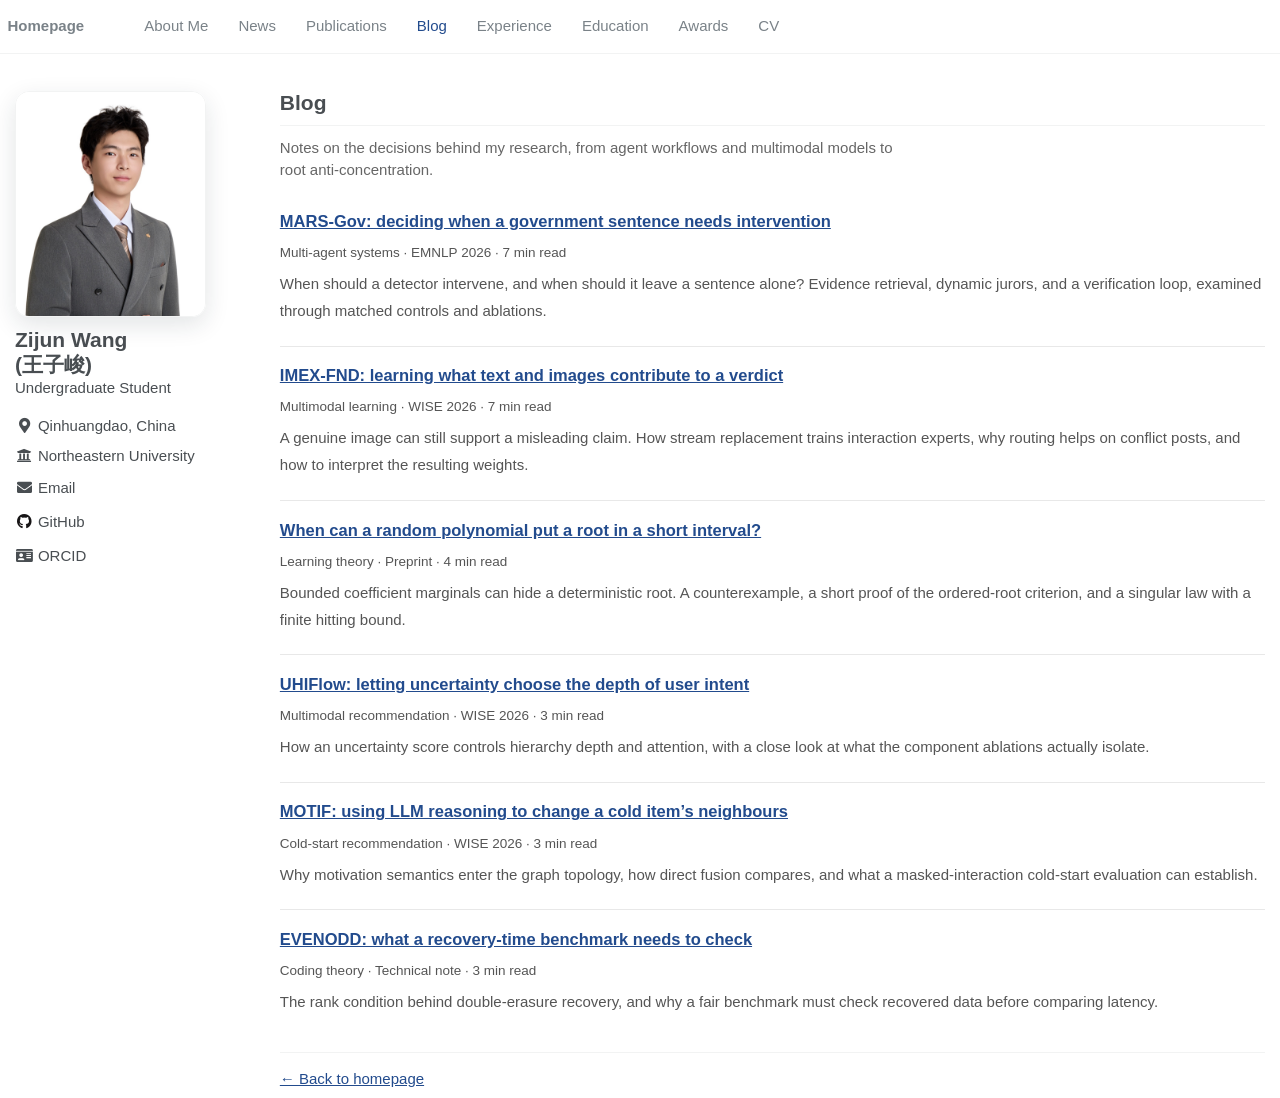
==== articles.html @ 280e7690 "chore: annotate sources and docs without changing behavior [skip ci]" ====
<!doctype html>
<html lang="en" class="no-js">
<head>
  <meta charset="utf-8">
  <meta name="viewport" content="width=device-width, initial-scale=1.0">
  <title>Blog - Zijun Wang (王子峻)</title>
  <meta name="description" content="Notes on the decisions behind my research, from agent workflows and multimodal models to root anti-concentration.">
  <meta name="author" content="Zijun Wang">
  <meta name="theme-color" content="#ffffff">
  <link rel="canonical" href="https://wangzijun.top/articles.html">
  <meta property="og:type" content="website">
  <meta property="og:title" content="Blog - Zijun Wang (王子峻)">
  <meta property="og:description" content="Notes on the decisions behind my research, from agent workflows and multimodal models to root anti-concentration.">
  <meta property="og:url" content="https://wangzijun.top/articles.html">
  <meta property="og:image" content="https://wangzijun.top/assets/img/portrait.jpg">
  <meta name="twitter:card" content="summary_large_image">
  <link rel="icon" type="image/jpeg" href="assets/img/portrait.jpg">
  <link rel="stylesheet" href="assets/css/academic.css">
  <link rel="stylesheet" href="styles.css?v=20261020-research-blog">
  <script src="main.js" defer></script>
</head>
<body>
  <a class="skip-link" href="#content">Skip to content</a>
  <header class="masthead">
    <div class="masthead__inner-wrap">
      <div class="masthead__menu">
        <nav id="site-nav" class="greedy-nav" aria-label="Main navigation">
          <button class="menu-toggle" type="button" aria-label="Open navigation" aria-controls="navigation-links" aria-expanded="false"><span class="navicon"></span></button>
          <ul class="visible-links" id="navigation-links">
            <li class="masthead__menu-item masthead__menu-item--lg masthead__menu-home-item"><a href="index.html">Homepage</a></li>
            <li class="masthead__menu-item"><a href="index.html#about-me">About Me</a></li>
            <li class="masthead__menu-item"><a href="index.html#news">News</a></li>
            <li class="masthead__menu-item"><a href="index.html#publications">Publications</a></li>
            <li class="masthead__menu-item"><a href="articles.html" aria-current="page">Blog</a></li>
            <li class="masthead__menu-item"><a href="index.html#experience">Experience</a></li>
            <li class="masthead__menu-item"><a href="index.html#education">Education</a></li>
            <li class="masthead__menu-item"><a href="index.html#awards">Awards</a></li>
            <li class="masthead__menu-item"><a href="assets/cv.pdf">CV</a></li>
          </ul>
        </nav>
      </div>
    </div>
  </header>

  <main id="main">
    <aside class="sidebar sticky" aria-label="About Zijun Wang">
      <div class="profile_box" itemscope itemtype="https://schema.org/Person">
        <div class="author__avatar author__avatar--formal">
          <img src="assets/img/portrait.jpg" alt="Zijun Wang (王子峻)" width="175" height="208" itemprop="image">
        </div>
        <div class="author__content">
          <h3 class="author__name" itemprop="name">Zijun Wang <span class="author__name-cn">(王子峻)</span></h3>
        </div>
        <div class="author__urls-wrapper">
          <ul class="author__urls social-icons">
            <li><div class="author__role">Undergraduate Student</div></li>
            <li><i class="fas fa-fw fa-map-marker-alt" aria-hidden="true"></i> Qinhuangdao, China</li>
            <li class="author__affiliation"><i class="fas fa-fw fa-university" aria-hidden="true"></i> Northeastern University</li>
            <li><a href="mailto:wangzj@mails.neu.edu.cn" itemprop="email"><i class="fas fa-fw fa-envelope" aria-hidden="true"></i> Email</a></li>
            <li><a href="https://github.com/sgzizi" itemprop="sameAs"><i class="fab fa-fw fa-github" aria-hidden="true"></i> GitHub</a></li>
            <li><a href="https://orcid.org/0009-0000-1725-4048" itemprop="sameAs"><i class="fas fa-fw fa-id-card" aria-hidden="true"></i> ORCID</a></li>
          </ul>
          <div class="author__urls_sm">
            <a href="mailto:wangzj@mails.neu.edu.cn" aria-label="Email Zijun Wang"><i class="fas fa-fw fa-envelope" aria-hidden="true"></i></a>
            <a href="https://github.com/sgzizi" aria-label="Zijun Wang on GitHub"><i class="fab fa-fw fa-github" aria-hidden="true"></i></a>
            <a href="https://orcid.org/0009-0000-1725-4048" aria-label="Zijun Wang on ORCID"><i class="fas fa-fw fa-id-card" aria-hidden="true"></i></a>
          </div>
        </div>
      </div>
    </aside>

    <article class="page" id="content" aria-label="Blog">
      <div class="page__inner-wrap">
        <div class="page__content">
          <h1>Blog</h1>
          <p class="blog-intro">Notes on the decisions behind my research, from agent workflows and multimodal models to root anti-concentration.</p>
          <div class="blog-list">
            <section class="blog-list__entry">
              <h2><a href="posts/mars-gov.html">MARS-Gov: deciding when a government sentence needs intervention</a></h2>
              <p class="blog-list__meta">Multi-agent systems · EMNLP 2026 · 7 min read</p>
              <p>When should a detector intervene, and when should it leave a sentence alone? Evidence retrieval, dynamic jurors, and a verification loop, examined through matched controls and ablations.</p>
            </section>
            <section class="blog-list__entry">
              <h2><a href="posts/imex-fnd.html">IMEX-FND: learning what text and images contribute to a verdict</a></h2>
              <p class="blog-list__meta">Multimodal learning · WISE 2026 · 7 min read</p>
              <p>A genuine image can still support a misleading claim. How stream replacement trains interaction experts, why routing helps on conflict posts, and how to interpret the resulting weights.</p>
            </section>
            <section class="blog-list__entry">
              <h2><a href="posts/sharp-root.html">When can a random polynomial put a root in a short interval?</a></h2>
              <p class="blog-list__meta">Learning theory · Preprint · 4 min read</p>
              <p>Bounded coefficient marginals can hide a deterministic root. A counterexample, a short proof of the ordered-root criterion, and a singular law with a finite hitting bound.</p>
            </section>
            <section class="blog-list__entry">
              <h2><a href="posts/uhiflow.html">UHIFlow: letting uncertainty choose the depth of user intent</a></h2>
              <p class="blog-list__meta">Multimodal recommendation · WISE 2026 · 3 min read</p>
              <p>How an uncertainty score controls hierarchy depth and attention, with a close look at what the component ablations actually isolate.</p>
            </section>
            <section class="blog-list__entry">
              <h2><a href="posts/motif.html">MOTIF: using LLM reasoning to change a cold item’s neighbours</a></h2>
              <p class="blog-list__meta">Cold-start recommendation · WISE 2026 · 3 min read</p>
              <p>Why motivation semantics enter the graph topology, how direct fusion compares, and what a masked-interaction cold-start evaluation can establish.</p>
            </section>
            <section class="blog-list__entry">
              <h2><a href="posts/evenodd.html">EVENODD: what a recovery-time benchmark needs to check</a></h2>
              <p class="blog-list__meta">Coding theory · Technical note · 3 min read</p>
              <p>The rank condition behind double-erasure recovery, and why a fair benchmark must check recovered data before comparing latency.</p>
            </section>
          </div>
          <hr>
          <p><a href="index.html">← Back to homepage</a></p>
        </div>
      </div>
    </article>
  </main>
</body>
</html>
<!-- Maintenance annotation; functional content is unchanged. -->
---- assets/css/academic.css ----
a:focus{outline:thin dotted #f89406;outline:5px auto #f89406;outline-offset:-2px}*,*:before,*:after{-moz-box-sizing:border-box;-webkit-box-sizing:border-box;box-sizing:border-box}html{box-sizing:border-box;background-color:#fff;font-size:15px;-webkit-text-size-adjust:100%;-ms-text-size-adjust:100%}body{margin:0}::-moz-selection{color:#fff;background:#000}::selection{color:#fff;background:#000}article,aside,details,figcaption,figure,footer,header,hgroup,main,nav,section{display:block}audio,canvas,video{display:inline-block;*display:inline;*zoom:1}audio:not([controls]){display:none}a{color:#224b8d}a:hover,a:active{outline:0}sub,sup{position:relative;font-size:75%;line-height:0;vertical-align:baseline}sup{top:-0.5em}sub{bottom:-0.25em}img{max-width:100%;width:auto\9;height:auto;vertical-align:middle;border:0;-ms-interpolation-mode:bicubic}#map_canvas img,.google-maps img{max-width:none}button,input,select,textarea{margin:0;font-size:100%;vertical-align:middle}button,input{*overflow:visible;line-height:normal}button::-moz-focus-inner,input::-moz-focus-inner{padding:0;border:0}button,html input[type="button"],input[type="reset"],input[type="submit"]{-webkit-appearance:button;cursor:pointer}label,select,button,input[type="button"],input[type="reset"],input[type="submit"],input[type="radio"],input[type="checkbox"]{cursor:pointer}input[type="search"]{box-sizing:content-box;-webkit-appearance:textfield}input[type="search"]::-webkit-search-decoration,input[type="search"]::-webkit-search-cancel-button{-webkit-appearance:none}textarea{overflow:auto;vertical-align:top}html{position:relative;min-height:100%}body{margin:0;padding:0;padding-bottom:0em;color:#494e52;font-family:"Trebuchet MS",Helvetica,sans-serif;line-height:1.5}body.overflow--hidden{overflow:hidden}h1,h2,h3,h4,h5,h6{margin:1em 0 0.5em;line-height:1.2;font-family:"Trebuchet MS",Helvetica,sans-serif;font-weight:bold}h1{margin-top:1em;font-size:1.4em}h2{font-size:1.2em}h3{font-size:1em}h4{font-size:1em}h5{font-size:1em}h6{font-size:1em}small,.small{font-size:1em}p{margin-bottom:0.5em}u,ins{text-decoration:none;border-bottom:1px solid #494e52}u a,ins a{color:inherit}ul{padding-inline-start:2em;margin-block-start:0.5em}del a{color:inherit}p,pre,blockquote,ul,ol,dl,figure,table,fieldset{orphans:3;widows:3}abbr[title],abbr[data-original-title]{text-decoration:none;cursor:help;border-bottom:1px dotted #494e52}blockquote{margin:2em 1em 2em 0;padding-left:1em;padding-right:1em;font-style:italic;border-left:0.25em solid #7a8288}blockquote cite{font-style:italic}blockquote cite:before{content:"\2014";padding-right:5px}a:hover,a:active{outline:0}tt,code,kbd,samp,pre{font-family:Monaco,Consolas,"Lucida Console",monospace}pre{overflow-x:auto}p>code,a>code,li>code,figcaption>code,td>code{padding-top:0.1rem;padding-bottom:0.1rem;font-size:1em;background:#fafafa;border:1px solid #f2f3f3;border-radius:4px;box-shadow:0 1px 1px rgba(0,0,0,0.125)}p>code:before,p>code:after,a>code:before,a>code:after,li>code:before,li>code:after,figcaption>code:before,figcaption>code:after,td>code:before,td>code:after{letter-spacing:-0.2em;content:"\00a0"}hr{display:block;margin:1em 0;border:0;border-top:1px solid #f2f3f3}ul li,ol li{margin-bottom:0.5em}li ul,li ol{margin-top:0.5em}figure{display:-webkit-box;display:flex;-webkit-box-pack:justify;justify-content:space-between;-webkit-box-align:start;align-items:flex-start;flex-wrap:wrap;margin:2em 0}figure img,figure iframe,figure .fluid-width-video-wrapper{margin-bottom:1em}figure img{width:100%;border-radius:4px;-webkit-transition:all 0.2s ease-in-out;transition:all 0.2s ease-in-out}figure>a{display:block}@media (min-width: 37.5em){figure.half>a,figure.half>img{width:calc(50% - 0.5em)}}figure.half figcaption{width:100%}@media (min-width: 37.5em){figure.third>a,figure.third>img{width:calc(33.3333% - 0.5em)}}figure.third figcaption{width:100%}figcaption{margin-bottom:0.5em;color:#777a7d;font-family:Georgia,Times,serif;font-size:1em}figcaption a{color:inherit;text-decoration:none;border-bottom:1px solid #bdc1c4;-webkit-transition:all 0.2s ease-in-out;transition:all 0.2s ease-in-out}figcaption a:hover{color:#000;border-bottom-color:#000}svg:not(:root){overflow:hidden}nav ul{margin:0;padding:0}nav li{list-style:none}nav a{text-decoration:none}nav ul li,nav ol li{margin-bottom:0}nav li ul,nav li ol{margin-top:0}b,i,strong,em,blockquote,p,q,span,figure,img,h1,h2,header,input,a,tr,td,form button,input[type="submit"],.btn,#goog-wm-sb,.highlight,.archive__item-teaser{-webkit-transition:all 0.2s ease-in-out;transition:all 0.2s ease-in-out}.hidden{display:none;visibility:hidden}.load{display:none}.transparent{opacity:0}.visually-hidden,.screen-reader-text,.screen-reader-text span,.screen-reader-shortcut{position:absolute !important;clip:rect(1px, 1px, 1px, 1px);height:1px !important;width:1px !important;border:0 !important;overflow:hidden}body:hover .visually-hidden a,body:hover .visually-hidden input,body:hover .visually-hidden button{display:none !important}.screen-reader-text:focus,.screen-reader-shortcut:focus{clip:auto !important;height:auto !important;width:auto !important;display:block;font-size:1em;font-weight:bold;padding:15px 23px 14px;background:#fff;z-index:100000;text-decoration:none;box-shadow:0 0 2px 2px rgba(0,0,0,0.6)}.skip-link{position:fixed;z-index:20;margin:0;font-family:"Trebuchet MS",Helvetica,sans-serif;white-space:nowrap}.skip-link li{height:0;width:0;list-style:none}.text-left{text-align:left}.text-center{text-align:center}.text-right{text-align:right}.text-justify{text-align:justify}.text-nowrap{white-space:nowrap}.cf{clear:both}.wrapper{max-width:925px;margin-left:auto;margin-right:auto}.wrapper:after{content:" ";display:block;clear:both}.align-left{display:block;margin-left:auto;margin-right:auto}@media (min-width: 37.5em){.align-left{float:left;margin-right:1em}}.align-right{display:block;margin-left:auto;margin-right:auto}@media (min-width: 37.5em){.align-right{float:right;margin-left:1em}}.align-center{display:block;margin-left:auto;margin-right:auto}@media (min-width: 57.8125em){.full{margin-right:-19.4915254237% !important}}.icon{display:inline-block;fill:currentColor;width:1em;height:1.1em;line-height:1;position:relative;top:-0.1em;vertical-align:middle}.social-icons .fa{color:#000}.social-icons .fa-behance,.social-icons .fa-behance-square{color:#1769FF}.social-icons .fa-dribbble{color:#ea4c89}.social-icons .fa-facebook,.social-icons .fa-facebook-square{color:#3b5998}.social-icons .fa-flickr{color:#ff0084}.social-icons .fa-foursquare{color:#0072b1}.social-icons .fa-github,.social-icons .fa-github-alt,.social-icons .fa-github-square{color:#171516}.social-icons .fa-google-plus,.social-icons .fa-google-plus-square{color:#dd4b39}.social-icons .fa-instagram{color:#517fa4}.social-icons .fa-lastfm,.social-icons .fa-lastfm-square{color:#d51007}.social-icons .fa-linkedin,.social-icons .fa-linkedin-square{color:#007bb6}.social-icons .fa-pinterest,.social-icons .fa-pinterest-p,.social-icons .fa-pinterest-square{color:#cb2027}.social-icons .fa-rss,.social-icons .fa-rss-square{color:#fa9b39}.social-icons .fa-soundcloud{color:#f30}.social-icons .fa-stack-exchange,.social-icons .fa-stack-overflow{color:#fe7a15}.social-icons .fa-tumblr,.social-icons .fa-tumblr-square{color:#32506d}.social-icons .fa-twitter,.social-icons .fa-twitter-square{color:#55acee}.social-icons .fa-vimeo,.social-icons .fa-vimeo-square{color:#1ab7ea}.social-icons .fa-vine{color:#00bf8f}.social-icons .fa-youtube,.social-icons .fa-youtube-square,.social-icons .fa-youtube-play{color:#b00}.social-icons .fa-xing,.social-icons .fa-xing-square{color:#006567}.navicon{position:relative;width:28px;height:4px;background:#fff;margin:auto;-webkit-transition:0.3s;transition:0.3s}.navicon:before,.navicon:after{content:"";position:absolute;left:0;width:28px;height:4px;background:#fff;-webkit-transition:0.3s;transition:0.3s}.navicon:before{top:-8px}.navicon:after{bottom:-8px}.close .navicon{background:transparent}.close .navicon:before,.close .navicon:after{-webkit-transform-origin:50% 50%;-ms-transform-origin:50% 50%;transform-origin:50% 50%;top:0;width:28px}.close .navicon:before{-webkit-transform:rotate3d(0, 0, 1, 45deg);transform:rotate3d(0, 0, 1, 45deg)}.close .navicon:after{-webkit-transform:rotate3d(0, 0, 1, -45deg);transform:rotate3d(0, 0, 1, -45deg)}@media (min-width: 57.8125em){.sticky{clear:both;position:-webkit-sticky;position:sticky;top:6em}.sticky::after{clear:both;content:"";display:table}.sticky>*{display:block}}.well{min-height:20px;padding:19px;margin-bottom:20px;background-color:#f5f5f5;border:1px solid #e3e3e3;border-radius:4px;box-shadow:inset 0 1px 1px rgba(0,0,0,0.05)}.show-modal{overflow:hidden;position:relative}.show-modal:before{position:absolute;content:"";top:0;left:0;width:100%;height:100%;z-index:999;background-color:rgba(255,255,255,0.85)}.show-modal .modal{display:block}.modal{display:none;position:fixed;width:300px;top:50%;left:50%;margin-left:-150px;margin-top:-150px;min-height:0;z-index:9999;background:#fff;border:1px solid #f2f3f3;border-radius:4px;box-shadow:0 1px 1px rgba(0,0,0,0.125)}.modal__title{margin:0;padding:0.5em 1em}.modal__supporting-text{padding:0 1em 0.5em 1em}.modal__actions{padding:0.5em 1em;border-top:1px solid #f2f3f3}.footnote{color:#9ba1a6;text-decoration:none}.footnotes{color:#9ba1a6}.footnotes ol,.footnotes li,.footnotes p{margin-bottom:0;font-size:1em}a.reversefootnote{color:#7a8288;text-decoration:none}a.reversefootnote:hover{text-decoration:underline}.required{color:#ee5f5b;font-weight:bold}@-webkit-keyframes intro{0%{opacity:0}100%{opacity:1}}@keyframes intro{0%{opacity:0}100%{opacity:1}}table{margin-bottom:1em;width:100%;font-family:"Trebuchet MS",Helvetica,sans-serif;font-size:1em;border-collapse:collapse}table+table{margin-top:1em}thead{background-color:#f2f3f3}th{padding:0.5em;font-weight:bold;text-align:left}tr{padding-bottom:.5em;padding-top:.5em}td{padding:.5em;border-bottom:1px solid #bdc1c4}tr,td,th{vertical-align:middle}.btn,#goog-wm-sb{display:inline-block;margin-bottom:0.25em;padding:0.5em 1em;color:#fff !important;font-family:"Trebuchet MS",Helvetica,sans-serif;font-size:1em;font-weight:bold;text-align:center;text-decoration:none;background-color:#7a8288;border:0 !important;border-radius:4px;cursor:pointer}.btn:hover,#goog-wm-sb:hover{background-color:#333}.btn .icon,#goog-wm-sb .icon{margin-right:0.5em}.btn .icon+.hidden,#goog-wm-sb .icon+.hidden{margin-left:-0.5em}.btn--block{display:block;width:100%}.btn--block+.btn--block{margin-top:0.25em}.btn--inverse{color:#7a8288 !important;border:1px solid #bdc1c4 !important;background-color:#fff}.btn--inverse:hover{color:#fff !important;border-color:#7a8288}.btn--light-outline{border:1px solid #fff !important;background-color:transparent}.btn--info{background-color:#224b8d}.btn--info:hover{background-color:#1b3c71}.btn--warning{background-color:#f89406}.btn--warning:hover{background-color:#c67605}.btn--success{background-color:#62c462}.btn--success:hover{background-color:#4e9d4e}.btn--danger{background-color:#ee5f5b}.btn--danger:hover{background-color:#be4c49}.btn--disabled{pointer-events:none;cursor:not-allowed;filter:alpha(opacity=65);box-shadow:none;opacity:0.65}.btn--facebook{background-color:#3b5998}.btn--facebook:hover{background-color:#2f477a}.btn--twitter{background-color:#55acee}.btn--twitter:hover{background-color:#448abe}.btn--google-plus{background-color:#dd4b39}.btn--google-plus:hover{background-color:#b13c2e}.btn--linkedin{background-color:#007bb6}.btn--linkedin:hover{background-color:#006292}.btn--x-large{font-size:1.2em}.btn--large{font-size:1em}.btn--small{font-size:.6875em}.notice{margin:2em 0 !important;padding:1em;font-family:"Trebuchet MS",Helvetica,sans-serif;font-size:1em !important;text-indent:initial;background-color:#f8f9f9;border-radius:4px;box-shadow:0 1px 1px rgba(189,193,196,0.25)}.notice h4{margin-top:0 !important;margin-bottom:0.75em}.page__content .notice h4{margin-bottom:0;font-size:1em}.notice p:last-child{margin-bottom:0 !important}.notice h4+p{margin-top:0;padding-top:0}.notice a{color:#bdc1c4}.notice a:hover{color:#717476}.notice code{background-color:#fcfcfc}.notice ul:last-child{margin-bottom:0}.notice--primary{margin:2em 0 !important;padding:1em;font-family:"Trebuchet MS",Helvetica,sans-serif;font-size:1em !important;text-indent:initial;background-color:#f2f3f3;border-radius:4px;box-shadow:0 1px 1px rgba(122,130,136,0.25)}.notice--primary h4{margin-top:0 !important;margin-bottom:0.75em}.page__content .notice--primary h4{margin-bottom:0;font-size:1em}.notice--primary p:last-child{margin-bottom:0 !important}.notice--primary h4+p{margin-top:0;padding-top:0}.notice--primary a{color:#7a8288}.notice--primary a:hover{color:#494e52}.notice--primary code{background-color:#f8f9f9}.notice--primary ul:last-child{margin-bottom:0}.notice--info{margin:2em 0 !important;padding:1em;font-family:"Trebuchet MS",Helvetica,sans-serif;font-size:1em !important;text-indent:initial;background-color:#e9edf4;border-radius:4px;box-shadow:0 1px 1px rgba(34,75,141,0.25)}.notice--info h4{margin-top:0 !important;margin-bottom:0.75em}.page__content .notice--info h4{margin-bottom:0;font-size:1em}.notice--info p:last-child{margin-bottom:0 !important}.notice--info h4+p{margin-top:0;padding-top:0}.notice--info a{color:#224b8d}.notice--info a:hover{color:#142d55}.notice--info code{background-color:#f4f6f9}.notice--info ul:last-child{margin-bottom:0}.notice--warning{margin:2em 0 !important;padding:1em;font-family:"Trebuchet MS",Helvetica,sans-serif;font-size:1em !important;text-indent:initial;background-color:#fef4e6;border-radius:4px;box-shadow:0 1px 1px rgba(248,148,6,0.25)}.notice--warning h4{margin-top:0 !important;margin-bottom:0.75em}.page__content .notice--warning h4{margin-bottom:0;font-size:1em}.notice--warning p:last-child{margin-bottom:0 !important}.notice--warning h4+p{margin-top:0;padding-top:0}.notice--warning a{color:#f89406}.notice--warning a:hover{color:#955904}.notice--warning code{background-color:#fffaf3}.notice--warning ul:last-child{margin-bottom:0}.notice--success{margin:2em 0 !important;padding:1em;font-family:"Trebuchet MS",Helvetica,sans-serif;font-size:1em !important;text-indent:initial;background-color:#eff9ef;border-radius:4px;box-shadow:0 1px 1px rgba(98,196,98,0.25)}.notice--success h4{margin-top:0 !important;margin-bottom:0.75em}.page__content .notice--success h4{margin-bottom:0;font-size:1em}.notice--success p:last-child{margin-bottom:0 !important}.notice--success h4+p{margin-top:0;padding-top:0}.notice--success a{color:#62c462}.notice--success a:hover{color:#3b763b}.notice--success code{background-color:#f7fcf7}.notice--success ul:last-child{margin-bottom:0}.notice--danger{margin:2em 0 !important;padding:1em;font-family:"Trebuchet MS",Helvetica,sans-serif;font-size:1em !important;text-indent:initial;background-color:#fdefef;border-radius:4px;box-shadow:0 1px 1px rgba(238,95,91,0.25)}.notice--danger h4{margin-top:0 !important;margin-bottom:0.75em}.page__content .notice--danger h4{margin-bottom:0;font-size:1em}.notice--danger p:last-child{margin-bottom:0 !important}.notice--danger h4+p{margin-top:0;padding-top:0}.notice--danger a{color:#ee5f5b}.notice--danger a:hover{color:#8f3937}.notice--danger code{background-color:#fef7f7}.notice--danger ul:last-child{margin-bottom:0}.masthead{position:sticky;top:0;background-color:white;border-bottom:1px solid #f2f3f3;-webkit-animation:intro 0.3s both;animation:intro 0.3s both;-webkit-animation-delay:0.15s;animation-delay:0.15s;z-index:20}.masthead__inner-wrap{max-width:925px;margin-left:auto;margin-right:auto;clear:both;padding:.5em;font-family:"Trebuchet MS",Helvetica,sans-serif}.masthead__inner-wrap:after{content:" ";display:block;clear:both}.masthead__inner-wrap::after{clear:both;content:"";display:table}@media (min-width: 80em){.masthead__inner-wrap{max-width:1280px}}.masthead__inner-wrap nav{z-index:10}.masthead__inner-wrap a{text-decoration:none}.masthead__menu ul{margin:0;padding:0;clear:both;list-style-type:none}.masthead__menu-home-item{display:none !important}@media (min-width: 48em){.masthead__menu-home-item{display:block !important}}.masthead__menu-item{display:block;list-style-type:none;white-space:nowrap}.masthead__menu-item--lg{padding-right:2em;font-weight:700}.breadcrumbs{max-width:925px;margin-left:auto;margin-right:auto;clear:both;margin-top:0;margin-bottom:0;padding-left:2em;padding-right:2em;font-family:"Trebuchet MS",Helvetica,sans-serif;-webkit-animation:intro 0.3s both;animation:intro 0.3s both;-webkit-animation-delay:0.30s;animation-delay:0.30s}.breadcrumbs:after{content:" ";display:block;clear:both}.breadcrumbs::after{clear:both;content:"";display:table}@media (min-width: 57.8125em){.breadcrumbs{padding-left:1em;padding-right:1em}}@media (min-width: 80em){.breadcrumbs{max-width:1280px}}.breadcrumbs ol{padding:0;list-style:none;font-size:1em}@media (min-width: 57.8125em){.breadcrumbs ol{width:83.0508474576%;float:right;margin-right:0}}@media (min-width: 80em){.breadcrumbs ol{padding-left:4.2372881356%}}.breadcrumbs li{display:inline}.breadcrumbs .current{font-weight:bold}.pagination{clear:both;width:100%;float:left;margin-left:0;margin-right:0;clear:both;margin-top:1em;padding-top:1em}.pagination::after{clear:both;content:"";display:table}.pagination ul{margin:0;padding:0;list-style-type:none;font-family:"Trebuchet MS",Helvetica,sans-serif}.pagination li{display:block;float:left;margin-left:-1px}.pagination li a{margin-bottom:0.25em;padding:0.5em 1em;font-family:"Trebuchet MS",Helvetica,sans-serif;font-size:14px;font-weight:bold;line-height:1.5;text-align:center;text-decoration:none;color:#9ba1a6;border:1px solid #bdc1c4;border-radius:0}.pagination li a:hover{color:#1a386a}.pagination li a.current{color:#fff;background:#7a8288}.pagination li a.disabled{color:#dee0e1;pointer-events:none;cursor:not-allowed}.pagination li:first-child{margin-left:0}.pagination li:first-child a{border-top-left-radius:4px;border-bottom-left-radius:4px}.pagination li:last-child a{border-top-right-radius:4px;border-bottom-right-radius:4px}.pagination--pager{display:block;padding:1em 2em;float:left;width:50%;font-family:"Trebuchet MS",Helvetica,sans-serif;font-size:1em;font-weight:bold;text-align:center;text-decoration:none;color:#bdc1c4;border:1px solid #bdc1c4;border-radius:4px}.pagination--pager:hover{color:#1a386a}.pagination--pager:first-child{border-top-right-radius:0;border-bottom-right-radius:0}.pagination--pager:last-child{margin-left:-1px;border-top-left-radius:0;border-bottom-left-radius:0}.pagination--pager.disabled{color:#dee0e1;pointer-events:none;cursor:not-allowed}.page__content+.pagination,.page__meta+.pagination,.comment__date+.pagination,.page__share+.pagination,.page__comments+.pagination{margin-top:2em;padding-top:2em;border-top:1px solid #f2f3f3}.greedy-nav{position:relative;min-width:250px;background:#fff}.greedy-nav a{display:block;margin:0 1rem;padding:0.5rem 0;color:#7a8288;text-decoration:none}.greedy-nav a:hover{color:#5c6266}.greedy-nav button{position:absolute;height:100%;right:0;padding:0 0.5rem;border:0;outline:none;background-color:#7a8288;color:#fff;cursor:pointer}.greedy-nav .visible-links{display:table}.greedy-nav .visible-links li{display:table-cell;vertical-align:middle}.greedy-nav .visible-links li:first-child{font-weight:bold}.greedy-nav .visible-links li:first-child a{margin-left:0}.greedy-nav .visible-links li:last-child a{margin-right:0}.greedy-nav .visible-links a{position:relative}.greedy-nav .visible-links a:before{content:"";position:absolute;left:0;bottom:0;height:4px;background:#bdc1c4;width:100%;-webkit-transition:all 0.2s ease-in-out;transition:all 0.2s ease-in-out;-webkit-transform:scaleX(0);-ms-transform:scaleX(0);transform:scaleX(0)}.greedy-nav .visible-links a:hover:before{-webkit-transform:scaleX(1);-ms-transform:scaleX(1);transform:scaleX(1)}.greedy-nav .hidden-links{position:absolute;top:100%;right:0;margin-top:15px;padding:5px;border:1px solid #f2f3f3;border-radius:4px;background:#fff;box-shadow:0 0 10px rgba(0,0,0,0.25)}.greedy-nav .hidden-links a{margin:0;padding:10px 20px;font-size:1em}.greedy-nav .hidden-links a:hover{color:#5c6266;background:#dee0e1}.greedy-nav .hidden-links:before{content:"";position:absolute;top:-11px;right:10px;width:0;border-style:solid;border-width:0 10px 10px;border-color:#f2f3f3 transparent;display:block;z-index:0}.greedy-nav .hidden-links:after{content:"";position:absolute;top:-10px;right:10px;width:0;border-style:solid;border-width:0 10px 10px;border-color:#fff transparent;display:block;z-index:1}.greedy-nav .hidden-links li{display:block;border-bottom:1px solid #f2f3f3}.greedy-nav .hidden-links li:last-child{border-bottom:none}.nav__list{font-size:1.25rem}.nav__list ul{margin-bottom:1em}.nav__list a{display:block;padding:0.125em 0;color:inherit}.nav__list a:hover{text-decoration:underline}.nav__list .active{margin-left:-0.5em;padding-left:0.5em;padding-right:0.5em;color:#fff;font-weight:bold;background:#7a8288;border-radius:4px}.nav__list .active:hover{color:#fff}.nav__title{margin:0;padding:0.5rem 1rem;font-family:"Trebuchet MS",Helvetica,sans-serif;font-size:1em;font-weight:bold}.nav__sub-title{display:block;margin:0.5rem 0;padding:0.5rem 0;font-family:"Trebuchet MS",Helvetica,sans-serif;font-size:1em;font-weight:bold;text-transform:uppercase;border-bottom:1px solid #f2f3f3}.toc{font-family:"Trebuchet MS",Helvetica,sans-serif;color:#7a8288;text-transform:uppercase;letter-spacing:1px;background-color:#fff;border:1px solid #f2f3f3;border-radius:4px;box-shadow:0 1px 1px rgba(0,0,0,0.125)}.toc .nav__title{color:#fff;font-size:1em;background:#7a8288;border-top-left-radius:4px;border-top-right-radius:4px}.toc__menu{margin:0;padding:0;width:100%;list-style:none;font-size:0.8rem}.toc__menu a{display:block;padding:0.5rem 1rem;color:#7a8288;font-size:.6875em;font-weight:bold;line-height:1.5;border-bottom:1px solid #f2f3f3}.toc__menu a:hover{color:#000;background:#f2f3f3}.toc__menu>li:last-child a{border-bottom:none}.toc__menu li ul>li a{padding-left:2rem;font-weight:normal}.toc__menu li>ul li{display:none}@media (min-width: 48em){.toc__menu li>ul li{display:block}}.page__footer{clear:both;float:left;margin-left:0;margin-right:0;width:100%;clear:both;position:absolute;bottom:0em;height:auto;margin-top:3em;color:#9ba1a6;-webkit-animation:intro 0.3s both;animation:intro 0.3s both;-webkit-animation-delay:0.45s;animation-delay:0.45s;background-color:#f2f3f3;border-top:1px solid #bdc1c4}.page__footer::after{clear:both;content:"";display:table}.page__footer footer{clear:both;margin-left:auto;margin-right:auto;margin-top:2em;max-width:100%;padding:0 1em 2em}.page__footer footer::after{clear:both;content:"";display:table}@media (min-width: 80em){.page__footer footer{max-width:1280px}}.page__footer a{color:inherit;text-decoration:none}.page__footer a:hover{text-decoration:underline}.page__footer .fas,.page__footer .fab,.page__footer .far,.page__footer .fal{color:#9ba1a6}.page__footer-copyright{font-family:"Trebuchet MS",Helvetica,sans-serif;font-size:.6875em}.page__footer-follow ul{margin:0;padding:0;list-style-type:none}.page__footer-follow li{display:inline-block;padding-top:5px;padding-bottom:5px;font-family:"Trebuchet MS",Helvetica,sans-serif;font-size:1em;text-transform:uppercase}.page__footer-follow li+li:before{content:"";padding-right:5px}.page__footer-follow a{padding-right:10px;font-weight:bold}.page__footer-follow .social-icons a{white-space:nowrap}div.highlighter-rouge,figure.highlight{position:relative;margin-bottom:1em;padding:1em;border:1px solid #f2f3f3;border-radius:4px;background-color:#fafafa;box-shadow:0 1px 1px rgba(0,0,0,0.125)}div.highlighter-rouge:before,figure.highlight:before{position:absolute;top:0;right:0;padding:0.5em;background-color:#f2f3f3;content:"\f121";font-family:"fontawesome" !important;font-size:1em;line-height:1;text-transform:none;speak:none}div.highlighter-rouge .highlight,figure.highlight .highlight{margin:0;font-family:Monaco,Consolas,"Lucida Console",monospace;font-size:.6875em;line-height:1.8}.highlight table td{padding:5px}.highlight table pre{margin:0}.highlight .c{color:#93a1a1}.highlight .err{color:#586e75}.highlight .g{color:#586e75}.highlight .k{color:#859900}.highlight .l{color:#586e75}.highlight .n{color:#586e75}.highlight .o{color:#859900}.highlight .x{color:#cb4b16}.highlight .p{color:#586e75}.highlight .cm{color:#93a1a1}.highlight .cp{color:#859900}.highlight .c1{color:#93a1a1}.highlight .cs{color:#859900}.highlight .gd{color:#2aa198}.highlight .ge{color:#586e75;font-style:italic}.highlight .gr{color:#dc322f}.highlight .gh{color:#cb4b16}.highlight .gi{color:#859900}.highlight .go{color:#586e75}.highlight .gp{color:#586e75}.highlight .gs{color:#586e75;font-weight:bold}.highlight .gu{color:#cb4b16}.highlight .gt{color:#586e75}.highlight .kc{color:#cb4b16}.highlight .kd{color:#22b3eb}.highlight .kn{color:#859900}.highlight .kp{color:#859900}.highlight .kr{color:#22b3eb}.highlight .kt{color:#dc322f}.highlight .ld{color:#586e75}.highlight .m{color:#2aa198}.highlight .s{color:#2aa198}.highlight .na{color:#586e75}.highlight .nb{color:#B58900}.highlight .nc{color:#22b3eb}.highlight .no{color:#cb4b16}.highlight .nd{color:#22b3eb}.highlight .ni{color:#cb4b16}.highlight .ne{color:#cb4b16}.highlight .nf{color:#22b3eb}.highlight .nl{color:#586e75}.highlight .nn{color:#586e75}.highlight .nx{color:#586e75}.highlight .py{color:#586e75}.highlight .nt{color:#22b3eb}.highlight .nv{color:#22b3eb}.highlight .ow{color:#859900}.highlight .w{color:#586e75}.highlight .mf{color:#2aa198}.highlight .mh{color:#2aa198}.highlight .mi{color:#2aa198}.highlight .mo{color:#2aa198}.highlight .sb{color:#93a1a1}.highlight .sc{color:#2aa198}.highlight .sd{color:#586e75}.highlight .s2{color:#2aa198}.highlight .se{color:#cb4b16}.highlight .sh{color:#586e75}.highlight .si{color:#2aa198}.highlight .sx{color:#2aa198}.highlight .sr{color:#dc322f}.highlight .s1{color:#2aa198}.highlight .ss{color:#2aa198}.highlight .bp{color:#22b3eb}.highlight .vc{color:#22b3eb}.highlight .vg{color:#22b3eb}.highlight .vi{color:#22b3eb}.highlight .il{color:#2aa198}form{margin:0 0 5px 0}form fieldset{margin-bottom:5px;padding:0;border-width:0}form legend{display:block;width:100%;margin-bottom:10px;*margin-left:-7px;padding:0;color:#494e52;border:0;border-bottom:1px solid #ccc;white-space:normal}form p{margin-bottom:5px / 2}form ul{list-style-type:none;margin:0 0 5px 0;padding:0}form br{display:none}label,input,button,select,textarea{vertical-align:baseline;*vertical-align:middle}input,button,select,textarea{box-sizing:border-box;font-family:"Trebuchet MS",Helvetica,sans-serif}label{display:block;margin-bottom:0.25em;color:#494e52;cursor:pointer}label small{font-size:1em}label input,label textarea,label select{display:block}input,textarea,select{display:inline-block;width:100%;padding:0.25em;margin-bottom:0.5em;color:#494e52;background-color:#fff;border:1px solid #ccc;border-radius:4px;box-shadow:0 1px 1px rgba(0,0,0,0.125)}input:hover,textarea:hover,select:hover{border-color:#bdc1c4}.input-mini{width:60px}.input-small{width:90px}input[type="image"],input[type="checkbox"],input[type="radio"]{width:auto;height:auto;padding:0;margin:3px 0;*margin-top:0;line-height:normal;cursor:pointer;border-radius:0;border:0 \9}input[type="checkbox"],input[type="radio"]{box-sizing:border-box;padding:0;*width:13px;*height:13px}input[type="image"]{border:0;box-shadow:none}input[type="file"]{width:auto;padding:initial;line-height:initial;border:initial;background-color:transparent;background-color:initial;box-shadow:none}input[type="button"],input[type="reset"],input[type="submit"]{width:auto;height:auto;cursor:pointer;*overflow:visible}select,input[type="file"]{*margin-top:4px}select{width:auto;background-color:#fff}select[multiple],select[size]{height:auto}textarea{resize:vertical;height:auto;overflow:auto;vertical-align:top}input[type="hidden"]{display:none}.form{position:relative}.radio,.checkbox{padding-left:18px;font-weight:normal}.radio input[type="radio"],.checkbox input[type="checkbox"]{float:left;margin-left:-18px}.radio.inline,.checkbox.inline{display:inline-block;padding-top:5px;margin-bottom:0;vertical-align:middle}.radio.inline+.radio.inline,.checkbox.inline+.checkbox.inline{margin-left:10px}input[disabled],select[disabled],textarea[disabled],input[readonly],select[readonly],textarea[readonly]{opacity:0.5;cursor:not-allowed}input:focus,textarea:focus{border-color:#7a8288;outline:0;outline:thin dotted \9}input[type="file"]:focus,input[type="radio"]:focus,input[type="checkbox"]:focus,select:focus{box-shadow:none}.help-block,.help-inline{color:#224b8d}.help-block{display:block;margin-bottom:1em;line-height:1em}.help-inline{display:inline-block;vertical-align:middle;padding-left:5px}.form-inline input,.form-inline textarea,.form-inline select{display:inline-block;margin-bottom:0}.form-inline label{display:inline-block}.form-inline .radio,.form-inline .checkbox,.form-inline .radio{padding-left:0;margin-bottom:0;vertical-align:middle}.form-inline .radio input[type="radio"],.form-inline .checkbox input[type="checkbox"]{float:left;margin-left:0;margin-right:3px}.form-search input,.form-search textarea,.form-search select{display:inline-block;margin-bottom:0}.form-search .search-query{padding-left:14px;padding-right:14px;margin-bottom:0;border-radius:14px}.form-search label{display:inline-block}.form-search .radio,.form-search .checkbox,.form-inline .radio{padding-left:0;margin-bottom:0;vertical-align:middle}.form-search .radio input[type="radio"],.form-search .checkbox input[type="checkbox"]{float:left;margin-left:0;margin-right:3px}.form--loading:before{content:''}.form--loading .form__spinner{display:block}.form:before{position:absolute;top:0;left:0;width:100%;height:100%;background-color:rgba(255,255,255,0.7);z-index:10}.form__spinner{display:none;position:absolute;top:50%;left:50%;z-index:11}#goog-fixurl ul{list-style:none;margin-left:0;padding-left:0}#goog-fixurl ul li{list-style-type:none}#goog-wm-qt{width:auto;margin-right:10px;margin-bottom:20px;padding:8px 20px;display:inline-block;font-size:1em;background-color:#fff;color:#000;border-width:2px !important;border-style:solid !important;border-color:gray;border-radius:4px}#main{max-width:925px;margin-left:auto;margin-right:auto;clear:both;margin-top:1em;padding-left:1em;padding-right:1em;animation:intro 0.3s both;animation-delay:0.35s}#main:after{content:" ";display:block;clear:both}#main::after{clear:both;content:"";display:table}@media (min-width: 80em){#main{max-width:1280px}}@media (min-width: 57.8125em){.page{width:83.0508474576%;float:right;margin-right:0;padding-left:4.2372881356%;padding-right:0%}}.page .page__inner-wrap{clear:both;width:100%;float:left;margin-left:0;margin-right:0}.page .page__inner-wrap .page__content,.page .page__inner-wrap .page__meta,.page .page__inner-wrap .comment__date,.page .page__inner-wrap .page__share{clear:both;width:100%;float:left;margin-left:0;margin-right:0}.page__title{margin-top:0;line-height:1}.page__title+.page__meta,.page__title+.comment__date{margin-top:-0.5em}.page__lead{font-family:"Trebuchet MS",Helvetica,sans-serif;font-size:1.2em}.page__content #about-me{margin-top:-10em}.page__content #about-me:before{content:'';display:block;position:relative;width:0;height:10em;margin-top:-10em}.page__content h1{margin-top:1em;padding-bottom:0.5em;border-bottom:1px solid #f2f3f3}.page__content p,.page__content li,.page__content dl{font-size:1em}.page__content p{margin:0 0 .5em}.page__content a{text-decoration:underline}.page__content a:hover{text-decoration:underline}.page__content a:hover img{box-shadow:0 0 10px rgba(0,0,0,0.25)}.page__content dt{margin-top:1em;font-family:"Trebuchet MS",Helvetica,sans-serif;font-weight:bold}.page__content dd{margin-left:1em;font-family:"Trebuchet MS",Helvetica,sans-serif;font-size:1em}.page__content .small{font-size:1em}.page__content blockquote+.small{margin-top:-1.5em;padding-left:1.25rem}.page__hero{position:relative;margin-bottom:2em;clear:both;animation:intro 0.3s both;animation-delay:0.25s}.page__hero::after{clear:both;content:"";display:table}.page__hero--overlay{position:relative;margin-bottom:2em;padding:3em 0;clear:both;background-size:cover;background-repeat:no-repeat;background-position:center;animation:intro 0.3s both;animation-delay:0.25s}.page__hero--overlay::after{clear:both;content:"";display:table}.page__hero--overlay a{color:#fff}.page__hero--overlay .wrapper{padding-left:1em;padding-right:1em}@media (min-width: 80em){.page__hero--overlay .wrapper{max-width:1280px}}.page__hero--overlay .page__title,.page__hero--overlay .page__meta,.page__hero--overlay .comment__date,.page__hero--overlay .page__lead,.page__hero--overlay .btn,.page__hero--overlay #goog-wm-sb{color:#fff;text-shadow:1px 1px 4px rgba(0,0,0,0.5)}.page__hero--overlay .page__lead{max-width:768px}.page__hero--overlay .page__title{font-size:1.953em}@media (min-width: 37.5em){.page__hero--overlay .page__title{font-size:2.441em}}.page__hero-image{width:100%;height:auto;-ms-interpolation-mode:bicubic}.page__hero-caption{position:absolute;bottom:0;right:0;margin:0 auto;padding:2px 5px;color:#fff;font-family:Georgia,Times,serif;font-size:.6875em;background:#000;text-align:right;z-index:5;opacity:0.5;border-radius:4px 0 4px 0}@media (min-width: 57.8125em){.page__hero-caption{padding:5px 10px}}.page__hero-caption a{color:#fff;text-decoration:none}.page__share{margin-top:2em;padding-top:1em;border-top:1px solid #f2f3f3}@media (max-width: 37.5em){.page__share .btn span,.page__share #goog-wm-sb span{border:0;clip:rect(0 0 0 0);height:1px;margin:-1px;overflow:hidden;padding:0;position:absolute;width:1px}}.page__share-title{margin-bottom:10px;font-size:1em;text-transform:uppercase}.page__meta,.comment__date{margin-top:2em;color:#9ba1a6;font-family:"Trebuchet MS",Helvetica,sans-serif;font-size:1em}.page__meta p,.comment__date p{margin:0}.page__meta a,.comment__date a{color:inherit}.page__meta-title{margin-bottom:10px;font-size:1em;text-transform:uppercase}.page__taxonomy .sep{display:none}.page__taxonomy strong{margin-right:10px}.page__taxonomy-item{display:inline-block;margin-right:5px;margin-bottom:8px;padding:5px 10px;text-decoration:none;border:1px solid #bdc1c4;border-radius:4px}.page__taxonomy-item:hover{text-decoration:none;color:#1a386a}.page__comments{clear:both;width:100%;float:left;margin-left:0;margin-right:0}.page__comments-title{margin-top:2rem;margin-bottom:10px;padding-top:2rem;font-size:1em;border-top:1px solid #f2f3f3;text-transform:uppercase}.page__comments-form{padding:1em;background:#f2f3f3;transition:all 0.2s ease-in-out}.page__comments-form.disabled input,.page__comments-form.disabled button,.page__comments-form.disabled textarea,.page__comments-form.disabled label{pointer-events:none;cursor:not-allowed;filter:alpha(opacity=65);box-shadow:none;opacity:0.65}.comment{clear:both;margin:1em 0}.comment::after{clear:both;content:"";display:table}.comment:not(:last-child){border-bottom:1px solid #f2f3f3}.comment__avatar-wrapper{float:left;width:60px;height:60px}@media (min-width: 57.8125em){.comment__avatar-wrapper{width:100px;height:100px}}.comment__avatar{width:40px;height:40px;border-radius:50%}@media (min-width: 57.8125em){.comment__avatar{width:80px;height:80px;padding:5px;border:1px solid #f2f3f3}}.comment__content-wrapper{float:right;width:calc(100% - 60px)}@media (min-width: 57.8125em){.comment__content-wrapper{width:calc(100% - 100px)}}.comment__author{margin:0}.comment__author a{text-decoration:none}.comment__date{margin:0}.comment__date a{text-decoration:none}.page__related{margin-top:2em;padding-top:1em;border-top:1px solid #f2f3f3;clear:both;float:left}.page__related::after{clear:both;content:"";display:table}@media (min-width: 57.8125em){.page__related{margin-left:21.186440678%}}.page__related a{color:inherit;text-decoration:none}.page__related-title{margin-bottom:10px;font-size:1em;text-transform:uppercase}.archive{margin-bottom:2em}@media (min-width: 48em){.archive{width:100%;float:left;margin-left:0;margin-right:0}}@media (min-width: 57.8125em){.archive{width:83.0508474576%;float:right;margin-right:0;padding-left:4.2372881356%}}.archive a{text-decoration:underline}.archive a:hover{text-decoration:underline}.archive a:hover img{box-shadow:0 0 10px rgba(0,0,0,0.25)}.archive__subtitle{margin:1.414em 0 0;padding-bottom:0.5em;font-size:1em;color:#9ba1a6;border-bottom:1px solid #f2f3f3}.archive__subtitle+.list__item .archive__item-title{margin-top:0.5em}.archive__item-title{margin-bottom:0.25em;font-family:"Trebuchet MS",Helvetica,sans-serif}.archive__item-title a+a{opacity:0.5}.page__content .archive__item-title{margin-top:1em;border-bottom:none}.archive__item-excerpt{margin-top:0;font-size:1em}.archive__item-excerpt+p{text-indent:0}.archive__item-teaser{border-radius:4px;overflow:hidden}.archive__item-teaser img{width:100%}.archive__item:hover .archive__item-teaser{box-shadow:0 0 10px rgba(0,0,0,0.25)}.archive__item:hover .archive__item-title{text-decoration:underline}@media (min-width: 48em){.list__item{padding-right:0px}}@media (min-width: 57.8125em){.list__item{padding-right:0px}}@media (min-width: 80em){.list__item{padding-right:0px}}.list__item .page__meta,.list__item .comment__date{margin:0 0 4px}.grid__item{margin-bottom:2em}.grid__item .page__meta,.grid__item .comment__date{margin:0 0 4px}.grid__item .archive__item-title{margin-top:0.5em;font-size:1em}.grid__item .archive__item-excerpt{display:none}@media (min-width: 37.5em){.grid__item{width:48.9795918367%;float:left}.grid__item:nth-child(2n+1){margin-left:0;margin-right:-100%;clear:both;margin-left:0}.grid__item:nth-child(2n+2){margin-left:51.0204081633%;margin-right:-100%;clear:none}.grid__item .archive__item-teaser{max-height:200px}}@media (min-width: 48em){.grid__item{margin-left:0;margin-right:0;width:23.4693877551%;float:left}.grid__item:nth-child(4n+1){margin-left:0;margin-right:-100%;clear:both;margin-left:0}.grid__item:nth-child(4n+2){margin-left:25.5102040816%;margin-right:-100%;clear:none}.grid__item:nth-child(4n+3){margin-left:51.0204081633%;margin-right:-100%;clear:none}.grid__item:nth-child(4n+4){margin-left:76.5306122449%;margin-right:-100%;clear:none}.grid__item .archive__item-teaser{max-height:120px}.grid__item .archive__item-excerpt{display:block;font-size:1em}}.feature__wrapper{clear:both;margin-bottom:2em;border-bottom:1px solid #f2f3f3}.feature__wrapper::after{clear:both;content:"";display:table}.feature__item{margin-bottom:2em;font-size:1.25rem}@media (min-width: 37.5em){.feature__item{margin-bottom:0;width:32.2033898305%;float:left}.feature__item:nth-child(3n+1){margin-left:0;margin-right:-100%;clear:both;margin-left:0}.feature__item:nth-child(3n+2){margin-left:33.8983050847%;margin-right:-100%;clear:none}.feature__item:nth-child(3n+3){margin-left:67.7966101695%;margin-right:-100%;clear:none}.feature__item .feature__item-teaser{max-height:200px;overflow:hidden}}.feature__item--left{clear:both;width:100%;float:left;margin-left:0;margin-right:0;font-size:1.25rem}.feature__item--left .archive__item-teaser{margin-bottom:2em}@media (min-width: 37.5em){.feature__item--left .archive__item-teaser{width:40.6779661017%;float:left;margin-right:1.6949152542%}.feature__item--left .archive__item-body{width:57.6271186441%;float:right;margin-right:0;padding-left:4.2372881356%;padding-right:8.4745762712%}}.feature__item--right{clear:both;width:100%;float:left;margin-left:0;margin-right:0;font-size:1.25rem}.feature__item--right .archive__item-teaser{margin-bottom:2em}@media (min-width: 37.5em){.feature__item--right{text-align:right}.feature__item--right .archive__item-teaser{width:40.6779661017%;float:right;margin-left:1.6949152542%}.feature__item--right .archive__item-body{width:57.6271186441%;float:left;margin-left:0;padding-left:4.2372881356%;padding-right:8.4745762712%}}.feature__item--center{clear:both;width:100%;float:left;margin-left:0;margin-right:0;font-size:1.25rem}.feature__item--center .archive__item-teaser{margin-bottom:2em}@media (min-width: 37.5em){.feature__item--center{text-align:center}.feature__item--center .archive__item-teaser{margin:0 auto;width:40.6779661017%}.feature__item--center .archive__item-body{margin:0 auto;width:57.6271186441%}}.sidebar{-webkit-transform:translate3d(0, 0, 0);transform:translate3d(0, 0, 0);clear:both;margin-bottom:1em}.sidebar::after{clear:both;content:"";display:table}@media (min-width: 57.8125em){.sidebar{width:15.2542372881%;float:left;margin-right:1.6949152542%;opacity:1;-webkit-transition:opacity 0.2s ease-in-out;transition:opacity 0.2s ease-in-out}.sidebar:hover{opacity:1}}@media (min-width: 80em){.sidebar{padding-right:0}}.sidebar h2,.sidebar h3,.sidebar h4,.sidebar h5,.sidebar h6{margin-bottom:0;font-family:"Trebuchet MS",Helvetica,sans-serif}.sidebar h3,.sidebar h4{font-size:1em}.sidebar p,.sidebar li{font-family:"Trebuchet MS",Helvetica,sans-serif;font-size:1em;line-height:1.5}.sidebar img{width:100%}.sidebar__right{margin-bottom:1em}@media (min-width: 57.8125em){.sidebar__right{position:relative;float:right;width:0px;margin-left:2.5423728814%;z-index:10}}@media (min-width: 80em){.sidebar__right{width:0px}}.profile_box{display:flex;justify-content:flex-start;align-content:flex-start;align-items:center}@media (min-width: 57.8125em){.profile_box{display:block}}.author__avatar{display:table-cell;vertical-align:top;width:75px}@media (min-width: 57.8125em){.author__avatar{display:block;width:auto;height:auto}}.author__avatar img{display:block;width:100%;max-width:175px;min-width:75px;aspect-ratio:3 / 4;object-fit:cover;object-position:center;border:1px solid #f2f3f3;border-radius:14px;box-shadow:0 8px 24px rgba(27,39,51,0.12)}@media (min-width: 57.8125em){.author__avatar img{max-width:100%}}.author__content{display:table-cell;vertical-align:top;padding-left:10px;min-width:120px;line-height:1}@media (min-width: 57.8125em){.author__content{display:block;width:100%;padding-left:0;padding-right:0}}.author__name{margin:0}@media (min-width: 57.8125em){.author__name{margin-top:10px;margin-bottom:10px}}.sidebar .author__name{font-family:"Trebuchet MS",Helvetica,sans-serif;font-size:1.2em}@media (min-width: 48em){.sidebar .author__name{font-size:1.4em}}.author__bio{margin:0}@media (min-width: 57.8125em){.author__bio{margin-top:10px;margin-bottom:20px}}.author__urls-wrapper{position:relative;display:table-cell;vertical-align:middle;font-family:"Trebuchet MS",Helvetica,sans-serif;z-index:10;position:relative;margin-left:auto;cursor:pointer}.author__urls-wrapper li:last-child a{margin-bottom:0}@media (min-width: 57.8125em){.author__urls-wrapper{display:block}}.author__urls-wrapper button{margin-bottom:0;width:120px;padding:0.5em}@media (min-width: 57.8125em){.author__urls-wrapper button{display:none}}.author__urls{display:none;position:absolute;right:0;margin-top:15px;padding:10px;list-style-type:none;border:1px solid #f2f3f3;border-radius:4px;background:#fff;z-index:-1;box-shadow:0 0 10px rgba(0,0,0,0.25);cursor:default}@media (min-width: 57.8125em){.author__urls{display:block;position:relative;margin:0;padding:0;border:0;background:transparent;box-shadow:none}}.author__urls:before{display:block;content:"";position:absolute;top:-11px;left:calc(50% - 10px);width:0;border-style:solid;border-width:0 10px 10px;border-color:#f2f3f3 transparent;z-index:0}@media (min-width: 57.8125em){.author__urls:before{display:none}}.author__urls:after{display:block;content:"";position:absolute;top:-10px;left:calc(50% - 10px);width:0;border-style:solid;border-width:0 10px 10px;border-color:#fff transparent;z-index:1}@media (min-width: 57.8125em){.author__urls:after{display:none}}.author__urls li{white-space:nowrap}.author__urls a{display:block;margin-bottom:5px;padding-right:5px;padding-top:2px;padding-bottom:2px;color:inherit;font-size:1em;text-decoration:none}.author__urls a:hover{text-decoration:underline}.author__urls_sm{padding:.25em;font-size:1.75em;display:block}.author__urls_sm a{color:inherit;text-decoration:none}.author__urls_sm a:hover{text-decoration:underline}@media (min-width: 57.8125em){.author__urls_sm{display:none}}/*!
 * Font Awesome Free 5.5.0 by @fontawesome - https://fontawesome.com
 * License - https://fontawesome.com/license/free (Icons: CC BY 4.0, Fonts: SIL OFL 1.1, Code: MIT License)
 */.fa,.fas,.far,.fal,.fab{-moz-osx-font-smoothing:grayscale;-webkit-font-smoothing:antialiased;display:inline-block;font-style:normal;font-variant:normal;text-rendering:auto;line-height:1}.fa-lg{font-size:1.3333333333em;line-height:.75em;vertical-align:-.0667em}.fa-xs{font-size:.75em}.fa-sm{font-size:.875em}.fa-1x{font-size:1em}.fa-2x{font-size:2em}.fa-3x{font-size:3em}.fa-4x{font-size:4em}.fa-5x{font-size:5em}.fa-6x{font-size:6em}.fa-7x{font-size:7em}.fa-8x{font-size:8em}.fa-9x{font-size:9em}.fa-10x{font-size:10em}.fa-fw{text-align:center;width:1.25em}.fa-ul{list-style-type:none;margin-left:2.5em;padding-left:0}.fa-ul>li{position:relative}.fa-li{left:-2em;position:absolute;text-align:center;width:2em;line-height:inherit}.fa-border{border:solid 0.08em #eee;border-radius:.1em;padding:.2em .25em .15em}.fa-pull-left{float:left}.fa-pull-right{float:right}.fa.fa-pull-left,.fas.fa-pull-left,.far.fa-pull-left,.fal.fa-pull-left,.fab.fa-pull-left{margin-right:.3em}.fa.fa-pull-right,.fas.fa-pull-right,.far.fa-pull-right,.fal.fa-pull-right,.fab.fa-pull-right{margin-left:.3em}.fa-spin{animation:fa-spin 2s infinite linear}.fa-pulse{animation:fa-spin 1s infinite steps(8)}@keyframes fa-spin{0%{transform:rotate(0deg)}100%{transform:rotate(360deg)}}.fa-rotate-90{-ms-filter:"progid:DXImageTransform.Microsoft.BasicImage(rotation=1)";transform:rotate(90deg)}.fa-rotate-180{-ms-filter:"progid:DXImageTransform.Microsoft.BasicImage(rotation=2)";transform:rotate(180deg)}.fa-rotate-270{-ms-filter:"progid:DXImageTransform.Microsoft.BasicImage(rotation=3)";transform:rotate(270deg)}.fa-flip-horizontal{-ms-filter:"progid:DXImageTransform.Microsoft.BasicImage(rotation=0, mirror=1)";transform:scale(-1, 1)}.fa-flip-vertical{-ms-filter:"progid:DXImageTransform.Microsoft.BasicImage(rotation=2, mirror=1)";transform:scale(1, -1)}.fa-flip-horizontal.fa-flip-vertical{-ms-filter:"progid:DXImageTransform.Microsoft.BasicImage(rotation=2, mirror=1)";transform:scale(-1, -1)}:root .fa-rotate-90,:root .fa-rotate-180,:root .fa-rotate-270,:root .fa-flip-horizontal,:root .fa-flip-vertical{filter:none}.fa-stack{display:inline-block;height:2em;line-height:2em;position:relative;vertical-align:middle;width:2.5em}.fa-stack-1x,.fa-stack-2x{left:0;position:absolute;text-align:center;width:100%}.fa-stack-1x{line-height:inherit}.fa-stack-2x{font-size:2em}.fa-inverse{color:#fff}.fa-500px:before{content:""}.fa-accessible-icon:before{content:""}.fa-accusoft:before{content:""}.fa-acquisitions-incorporated:before{content:""}.fa-ad:before{content:""}.fa-address-book:before{content:""}.fa-address-card:before{content:""}.fa-adjust:before{content:""}.fa-adn:before{content:""}.fa-adversal:before{content:""}.fa-affiliatetheme:before{content:""}.fa-air-freshener:before{content:""}.fa-algolia:before{content:""}.fa-align-center:before{content:""}.fa-align-justify:before{content:""}.fa-align-left:before{content:""}.fa-align-right:before{content:""}.fa-alipay:before{content:""}.fa-allergies:before{content:""}.fa-amazon:before{content:""}.fa-amazon-pay:before{content:""}.fa-ambulance:before{content:""}.fa-american-sign-language-interpreting:before{content:""}.fa-amilia:before{content:""}.fa-anchor:before{content:""}.fa-android:before{content:""}.fa-angellist:before{content:""}.fa-angle-double-down:before{content:""}.fa-angle-double-left:before{content:""}.fa-angle-double-right:before{content:""}.fa-angle-double-up:before{content:""}.fa-angle-down:before{content:""}.fa-angle-left:before{content:""}.fa-angle-right:before{content:""}.fa-angle-up:before{content:""}.fa-angry:before{content:""}.fa-angrycreative:before{content:""}.fa-angular:before{content:""}.fa-ankh:before{content:""}.fa-app-store:before{content:""}.fa-app-store-ios:before{content:""}.fa-apper:before{content:""}.fa-apple:before{content:""}.fa-apple-alt:before{content:""}.fa-apple-pay:before{content:""}.fa-archive:before{content:""}.fa-archway:before{content:""}.fa-arrow-alt-circle-down:before{content:""}.fa-arrow-alt-circle-left:before{content:""}.fa-arrow-alt-circle-right:before{content:""}.fa-arrow-alt-circle-up:before{content:""}.fa-arrow-circle-down:before{content:""}.fa-arrow-circle-left:before{content:""}.fa-arrow-circle-right:before{content:""}.fa-arrow-circle-up:before{content:""}.fa-arrow-down:before{content:""}.fa-arrow-left:before{content:""}.fa-arrow-right:before{content:""}.fa-arrow-up:before{content:""}.fa-arrows-alt:before{content:""}.fa-arrows-alt-h:before{content:""}.fa-arrows-alt-v:before{content:""}.fa-assistive-listening-systems:before{content:""}.fa-asterisk:before{content:""}.fa-asymmetrik:before{content:""}.fa-at:before{content:""}.fa-atlas:before{content:""}.fa-atom:before{content:""}.fa-audible:before{content:""}.fa-audio-description:before{content:""}.fa-autoprefixer:before{content:""}.fa-avianex:before{content:""}.fa-aviato:before{content:""}.fa-award:before{content:""}.fa-aws:before{content:""}.fa-backspace:before{content:""}.fa-backward:before{content:""}.fa-balance-scale:before{content:""}.fa-ban:before{content:""}.fa-band-aid:before{content:""}.fa-bandcamp:before{content:""}.fa-barcode:before{content:""}.fa-bars:before{content:""}.fa-baseball-ball:before{content:""}.fa-basketball-ball:before{content:""}.fa-bath:before{content:""}.fa-battery-empty:before{content:""}.fa-battery-full:before{content:""}.fa-battery-half:before{content:""}.fa-battery-quarter:before{content:""}.fa-battery-three-quarters:before{content:""}.fa-bed:before{content:""}.fa-beer:before{content:""}.fa-behance:before{content:""}.fa-behance-square:before{content:""}.fa-bell:before{content:""}.fa-bell-slash:before{content:""}.fa-bezier-curve:before{content:""}.fa-bible:before{content:""}.fa-bicycle:before{content:""}.fa-bimobject:before{content:""}.fa-binoculars:before{content:""}.fa-birthday-cake:before{content:""}.fa-bitbucket:before{content:""}.fa-bitcoin:before{content:""}.fa-bity:before{content:""}.fa-black-tie:before{content:""}.fa-blackberry:before{content:""}.fa-blender:before{content:""}.fa-blender-phone:before{content:""}.fa-blind:before{content:""}.fa-blogger:before{content:""}.fa-blogger-b:before{content:""}.fa-bluetooth:before{content:""}.fa-bluetooth-b:before{content:""}.fa-bold:before{content:""}.fa-bolt:before{content:""}.fa-bomb:before{content:""}.fa-bone:before{content:""}.fa-bong:before{content:""}.fa-book:before{content:""}.fa-book-dead:before{content:""}.fa-book-open:before{content:""}.fa-book-reader:before{content:""}.fa-bookmark:before{content:""}.fa-bowling-ball:before{content:""}.fa-box:before{content:""}.fa-box-open:before{content:""}.fa-boxes:before{content:""}.fa-braille:before{content:""}.fa-brain:before{content:""}.fa-briefcase:before{content:""}.fa-briefcase-medical:before{content:""}.fa-broadcast-tower:before{content:""}.fa-broom:before{content:""}.fa-brush:before{content:""}.fa-btc:before{content:""}.fa-bug:before{content:""}.fa-building:before{content:""}.fa-bullhorn:before{content:""}.fa-bullseye:before{content:""}.fa-burn:before{content:""}.fa-buromobelexperte:before{content:""}.fa-bus:before{content:""}.fa-bus-alt:before{content:""}.fa-business-time:before{content:""}.fa-buysellads:before{content:""}.fa-calculator:before{content:""}.fa-calendar:before{content:""}.fa-calendar-alt:before{content:""}.fa-calendar-check:before{content:""}.fa-calendar-minus:before{content:""}.fa-calendar-plus:before{content:""}.fa-calendar-times:before{content:""}.fa-camera:before{content:""}.fa-camera-retro:before{content:""}.fa-campground:before{content:""}.fa-cannabis:before{content:""}.fa-capsules:before{content:""}.fa-car:before{content:""}.fa-car-alt:before{content:""}.fa-car-battery:before{content:""}.fa-car-crash:before{content:""}.fa-car-side:before{content:""}.fa-caret-down:before{content:""}.fa-caret-left:before{content:""}.fa-caret-right:before{content:""}.fa-caret-square-down:before{content:""}.fa-caret-square-left:before{content:""}.fa-caret-square-right:before{content:""}.fa-caret-square-up:before{content:""}.fa-caret-up:before{content:""}.fa-cart-arrow-down:before{content:""}.fa-cart-plus:before{content:""}.fa-cat:before{content:""}.fa-cc-amazon-pay:before{content:""}.fa-cc-amex:before{content:""}.fa-cc-apple-pay:before{content:""}.fa-cc-diners-club:before{content:""}.fa-cc-discover:before{content:""}.fa-cc-jcb:before{content:""}.fa-cc-mastercard:before{content:""}.fa-cc-paypal:before{content:""}.fa-cc-stripe:before{content:""}.fa-cc-visa:before{content:""}.fa-centercode:before{content:""}.fa-certificate:before{content:""}.fa-chair:before{content:""}.fa-chalkboard:before{content:""}.fa-chalkboard-teacher:before{content:""}.fa-charging-station:before{content:""}.fa-chart-area:before{content:""}.fa-chart-bar:before{content:""}.fa-chart-line:before{content:""}.fa-chart-pie:before{content:""}.fa-check:before{content:""}.fa-check-circle:before{content:""}.fa-check-double:before{content:""}.fa-check-square:before{content:""}.fa-chess:before{content:""}.fa-chess-bishop:before{content:""}.fa-chess-board:before{content:""}.fa-chess-king:before{content:""}.fa-chess-knight:before{content:""}.fa-chess-pawn:before{content:""}.fa-chess-queen:before{content:""}.fa-chess-rook:before{content:""}.fa-chevron-circle-down:before{content:""}.fa-chevron-circle-left:before{content:""}.fa-chevron-circle-right:before{content:""}.fa-chevron-circle-up:before{content:""}.fa-chevron-down:before{content:""}.fa-chevron-left:before{content:""}.fa-chevron-right:before{content:""}.fa-chevron-up:before{content:""}.fa-child:before{content:""}.fa-chrome:before{content:""}.fa-church:before{content:""}.fa-circle:before{content:""}.fa-circle-notch:before{content:""}.fa-city:before{content:""}.fa-clipboard:before{content:""}.fa-clipboard-check:before{content:""}.fa-clipboard-list:before{content:""}.fa-clock:before{content:""}.fa-clone:before{content:""}.fa-closed-captioning:before{content:""}.fa-cloud:before{content:""}.fa-cloud-download-alt:before{content:""}.fa-cloud-meatball:before{content:""}.fa-cloud-moon:before{content:""}.fa-cloud-moon-rain:before{content:""}.fa-cloud-rain:before{content:""}.fa-cloud-showers-heavy:before{content:""}.fa-cloud-sun:before{content:""}.fa-cloud-sun-rain:before{content:""}.fa-cloud-upload-alt:before{content:""}.fa-cloudscale:before{content:""}.fa-cloudsmith:before{content:""}.fa-cloudversify:before{content:""}.fa-cocktail:before{content:""}.fa-code:before{content:""}.fa-code-branch:before{content:""}.fa-codepen:before{content:""}.fa-codiepie:before{content:""}.fa-coffee:before{content:""}.fa-cog:before{content:""}.fa-cogs:before{content:""}.fa-coins:before{content:""}.fa-columns:before{content:""}.fa-comment:before{content:""}.fa-comment-alt:before{content:""}.fa-comment-dollar:before{content:""}.fa-comment-dots:before{content:""}.fa-comment-slash:before{content:""}.fa-comments:before{content:""}.fa-comments-dollar:before{content:""}.fa-compact-disc:before{content:""}.fa-compass:before{content:""}.fa-compress:before{content:""}.fa-concierge-bell:before{content:""}.fa-connectdevelop:before{content:""}.fa-contao:before{content:""}.fa-cookie:before{content:""}.fa-cookie-bite:before{content:""}.fa-copy:before{content:""}.fa-copyright:before{content:""}.fa-couch:before{content:""}.fa-cpanel:before{content:""}.fa-creative-commons:before{content:""}.fa-creative-commons-by:before{content:""}.fa-creative-commons-nc:before{content:""}.fa-creative-commons-nc-eu:before{content:""}.fa-creative-commons-nc-jp:before{content:""}.fa-creative-commons-nd:before{content:""}.fa-creative-commons-pd:before{content:""}.fa-creative-commons-pd-alt:before{content:""}.fa-creative-commons-remix:before{content:""}.fa-creative-commons-sa:before{content:""}.fa-creative-commons-sampling:before{content:""}.fa-creative-commons-sampling-plus:before{content:""}.fa-creative-commons-share:before{content:""}.fa-creative-commons-zero:before{content:""}.fa-credit-card:before{content:""}.fa-critical-role:before{content:""}.fa-crop:before{content:""}.fa-crop-alt:before{content:""}.fa-cross:before{content:""}.fa-crosshairs:before{content:""}.fa-crow:before{content:""}.fa-crown:before{content:""}.fa-css3:before{content:""}.fa-css3-alt:before{content:""}.fa-cube:before{content:""}.fa-cubes:before{content:""}.fa-cut:before{content:""}.fa-cuttlefish:before{content:""}.fa-d-and-d:before{content:""}.fa-d-and-d-beyond:before{content:""}.fa-dashcube:before{content:""}.fa-database:before{content:""}.fa-deaf:before{content:""}.fa-delicious:before{content:""}.fa-democrat:before{content:""}.fa-deploydog:before{content:""}.fa-deskpro:before{content:""}.fa-desktop:before{content:""}.fa-dev:before{content:""}.fa-deviantart:before{content:""}.fa-dharmachakra:before{content:""}.fa-diagnoses:before{content:""}.fa-dice:before{content:""}.fa-dice-d20:before{content:""}.fa-dice-d6:before{content:""}.fa-dice-five:before{content:""}.fa-dice-four:before{content:""}.fa-dice-one:before{content:""}.fa-dice-six:before{content:""}.fa-dice-three:before{content:""}.fa-dice-two:before{content:""}.fa-digg:before{content:""}.fa-digital-ocean:before{content:""}.fa-digital-tachograph:before{content:""}.fa-directions:before{content:""}.fa-discord:before{content:""}.fa-discourse:before{content:""}.fa-divide:before{content:""}.fa-dizzy:before{content:""}.fa-dna:before{content:""}.fa-dochub:before{content:""}.fa-docker:before{content:""}.fa-dog:before{content:""}.fa-dollar-sign:before{content:""}.fa-dolly:before{content:""}.fa-dolly-flatbed:before{content:""}.fa-donate:before{content:""}.fa-door-closed:before{content:""}.fa-door-open:before{content:""}.fa-dot-circle:before{content:""}.fa-dove:before{content:""}.fa-download:before{content:""}.fa-draft2digital:before{content:""}.fa-drafting-compass:before{content:""}.fa-dragon:before{content:""}.fa-draw-polygon:before{content:""}.fa-dribbble:before{content:""}.fa-dribbble-square:before{content:""}.fa-dropbox:before{content:""}.fa-drum:before{content:""}.fa-drum-steelpan:before{content:""}.fa-drumstick-bite:before{content:""}.fa-drupal:before{content:""}.fa-dumbbell:before{content:""}.fa-dungeon:before{content:""}.fa-dyalog:before{content:""}.fa-earlybirds:before{content:""}.fa-ebay:before{content:""}.fa-edge:before{content:""}.fa-edit:before{content:""}.fa-eject:before{content:""}.fa-elementor:before{content:""}.fa-ellipsis-h:before{content:""}.fa-ellipsis-v:before{content:""}.fa-ello:before{content:""}.fa-ember:before{content:""}.fa-empire:before{content:""}.fa-envelope:before{content:""}.fa-envelope-open:before{content:""}.fa-envelope-open-text:before{content:""}.fa-envelope-square:before{content:""}.fa-envira:before{content:""}.fa-equals:before{content:""}.fa-eraser:before{content:""}.fa-erlang:before{content:""}.fa-ethereum:before{content:""}.fa-etsy:before{content:""}.fa-euro-sign:before{content:""}.fa-exchange-alt:before{content:""}.fa-exclamation:before{content:""}.fa-exclamation-circle:before{content:""}.fa-exclamation-triangle:before{content:""}.fa-expand:before{content:""}.fa-expand-arrows-alt:before{content:""}.fa-expeditedssl:before{content:""}.fa-external-link-alt:before{content:""}.fa-external-link-square-alt:before{content:""}.fa-eye:before{content:""}.fa-eye-dropper:before{content:""}.fa-eye-slash:before{content:""}.fa-facebook:before{content:""}.fa-facebook-f:before{content:""}.fa-facebook-messenger:before{content:""}.fa-facebook-square:before{content:""}.fa-fantasy-flight-games:before{content:""}.fa-fast-backward:before{content:""}.fa-fast-forward:before{content:""}.fa-fax:before{content:""}.fa-feather:before{content:""}.fa-feather-alt:before{content:""}.fa-female:before{content:""}.fa-fighter-jet:before{content:""}.fa-file:before{content:""}.fa-file-alt:before{content:""}.fa-file-archive:before{content:""}.fa-file-audio:before{content:""}.fa-file-code:before{content:""}.fa-file-contract:before{content:""}.fa-file-csv:before{content:""}.fa-file-download:before{content:""}.fa-file-excel:before{content:""}.fa-file-export:before{content:""}.fa-file-image:before{content:""}.fa-file-import:before{content:""}.fa-file-invoice:before{content:""}.fa-file-invoice-dollar:before{content:""}.fa-file-medical:before{content:""}.fa-file-medical-alt:before{content:""}.fa-file-pdf:before{content:""}.fa-file-powerpoint:before{content:""}.fa-file-prescription:before{content:""}.fa-file-signature:before{content:""}.fa-file-upload:before{content:""}.fa-file-video:before{content:""}.fa-file-word:before{content:""}.fa-fill:before{content:""}.fa-fill-drip:before{content:""}.fa-film:before{content:""}.fa-filter:before{content:""}.fa-fingerprint:before{content:""}.fa-fire:before{content:""}.fa-fire-extinguisher:before{content:""}.fa-firefox:before{content:""}.fa-first-aid:before{content:""}.fa-first-order:before{content:""}.fa-first-order-alt:before{content:""}.fa-firstdraft:before{content:""}.fa-fish:before{content:""}.fa-fist-raised:before{content:""}.fa-flag:before{content:""}.fa-flag-checkered:before{content:""}.fa-flag-usa:before{content:""}.fa-flask:before{content:""}.fa-flickr:before{content:""}.fa-flipboard:before{content:""}.fa-flushed:before{content:""}.fa-fly:before{content:""}.fa-folder:before{content:""}.fa-folder-minus:before{content:""}.fa-folder-open:before{content:""}.fa-folder-plus:before{content:""}.fa-font:before{content:""}.fa-font-awesome:before{content:""}.fa-font-awesome-alt:before{content:""}.fa-font-awesome-flag:before{content:""}.fa-font-awesome-logo-full:before{content:""}.fa-fonticons:before{content:""}.fa-fonticons-fi:before{content:""}.fa-football-ball:before{content:""}.fa-fort-awesome:before{content:""}.fa-fort-awesome-alt:before{content:""}.fa-forumbee:before{content:""}.fa-forward:before{content:""}.fa-foursquare:before{content:""}.fa-free-code-camp:before{content:""}.fa-freebsd:before{content:""}.fa-frog:before{content:""}.fa-frown:before{content:""}.fa-frown-open:before{content:""}.fa-fulcrum:before{content:""}.fa-funnel-dollar:before{content:""}.fa-futbol:before{content:""}.fa-galactic-republic:before{content:""}.fa-galactic-senate:before{content:""}.fa-gamepad:before{content:""}.fa-gas-pump:before{content:""}.fa-gavel:before{content:""}.fa-gem:before{content:""}.fa-genderless:before{content:""}.fa-get-pocket:before{content:""}.fa-gg:before{content:""}.fa-gg-circle:before{content:""}.fa-ghost:before{content:""}.fa-gift:before{content:""}.fa-git:before{content:""}.fa-git-square:before{content:""}.fa-github:before{content:""}.fa-github-alt:before{content:""}.fa-github-square:before{content:""}.fa-gitkraken:before{content:""}.fa-gitlab:before{content:""}.fa-gitter:before{content:""}.fa-glass-martini:before{content:""}.fa-glass-martini-alt:before{content:""}.fa-glasses:before{content:""}.fa-glide:before{content:""}.fa-glide-g:before{content:""}.fa-globe:before{content:""}.fa-globe-africa:before{content:""}.fa-globe-americas:before{content:""}.fa-globe-asia:before{content:""}.fa-gofore:before{content:""}.fa-golf-ball:before{content:""}.fa-goodreads:before{content:""}.fa-goodreads-g:before{content:""}.fa-google:before{content:""}.fa-google-drive:before{content:""}.fa-google-play:before{content:""}.fa-google-plus:before{content:""}.fa-google-plus-g:before{content:""}.fa-google-plus-square:before{content:""}.fa-google-wallet:before{content:""}.fa-gopuram:before{content:""}.fa-graduation-cap:before{content:""}.fa-gratipay:before{content:""}.fa-grav:before{content:""}.fa-greater-than:before{content:""}.fa-greater-than-equal:before{content:""}.fa-grimace:before{content:""}.fa-grin:before{content:""}.fa-grin-alt:before{content:""}.fa-grin-beam:before{content:""}.fa-grin-beam-sweat:before{content:""}.fa-grin-hearts:before{content:""}.fa-grin-squint:before{content:""}.fa-grin-squint-tears:before{content:""}.fa-grin-stars:before{content:""}.fa-grin-tears:before{content:""}.fa-grin-tongue:before{content:""}.fa-grin-tongue-squint:before{content:""}.fa-grin-tongue-wink:before{content:""}.fa-grin-wink:before{content:""}.fa-grip-horizontal:before{content:""}.fa-grip-vertical:before{content:""}.fa-gripfire:before{content:""}.fa-grunt:before{content:""}.fa-gulp:before{content:""}.fa-h-square:before{content:""}.fa-hacker-news:before{content:""}.fa-hacker-news-square:before{content:""}.fa-hackerrank:before{content:""}.fa-hammer:before{content:""}.fa-hamsa:before{content:""}.fa-hand-holding:before{content:""}.fa-hand-holding-heart:before{content:""}.fa-hand-holding-usd:before{content:""}.fa-hand-lizard:before{content:""}.fa-hand-paper:before{content:""}.fa-hand-peace:before{content:""}.fa-hand-point-down:before{content:""}.fa-hand-point-left:before{content:""}.fa-hand-point-right:before{content:""}.fa-hand-point-up:before{content:""}.fa-hand-pointer:before{content:""}.fa-hand-rock:before{content:""}.fa-hand-scissors:before{content:""}.fa-hand-spock:before{content:""}.fa-hands:before{content:""}.fa-hands-helping:before{content:""}.fa-handshake:before{content:""}.fa-hanukiah:before{content:""}.fa-hashtag:before{content:""}.fa-hat-wizard:before{content:""}.fa-haykal:before{content:""}.fa-hdd:before{content:""}.fa-heading:before{content:""}.fa-headphones:before{content:""}.fa-headphones-alt:before{content:""}.fa-headset:before{content:""}.fa-heart:before{content:""}.fa-heartbeat:before{content:""}.fa-helicopter:before{content:""}.fa-highlighter:before{content:""}.fa-hiking:before{content:""}.fa-hippo:before{content:""}.fa-hips:before{content:""}.fa-hire-a-helper:before{content:""}.fa-history:before{content:""}.fa-hockey-puck:before{content:""}.fa-home:before{content:""}.fa-hooli:before{content:""}.fa-hornbill:before{content:""}.fa-horse:before{content:""}.fa-hospital:before{content:""}.fa-hospital-alt:before{content:""}.fa-hospital-symbol:before{content:""}.fa-hot-tub:before{content:""}.fa-hotel:before{content:""}.fa-hotjar:before{content:""}.fa-hourglass:before{content:""}.fa-hourglass-end:before{content:""}.fa-hourglass-half:before{content:""}.fa-hourglass-start:before{content:""}.fa-house-damage:before{content:""}.fa-houzz:before{content:""}.fa-hryvnia:before{content:""}.fa-html5:before{content:""}.fa-hubspot:before{content:""}.fa-i-cursor:before{content:""}.fa-id-badge:before{content:""}.fa-id-card:before{content:""}.fa-id-card-alt:before{content:""}.fa-image:before{content:""}.fa-images:before{content:""}.fa-imdb:before{content:""}.fa-inbox:before{content:""}.fa-indent:before{content:""}.fa-industry:before{content:""}.fa-infinity:before{content:""}.fa-info:before{content:""}.fa-info-circle:before{content:""}.fa-instagram:before{content:""}.fa-internet-explorer:before{content:""}.fa-ioxhost:before{content:""}.fa-italic:before{content:""}.fa-itunes:before{content:""}.fa-itunes-note:before{content:""}.fa-java:before{content:""}.fa-jedi:before{content:""}.fa-jedi-order:before{content:""}.fa-jenkins:before{content:""}.fa-joget:before{content:""}.fa-joint:before{content:""}.fa-joomla:before{content:""}.fa-journal-whills:before{content:""}.fa-js:before{content:""}.fa-js-square:before{content:""}.fa-jsfiddle:before{content:""}.fa-kaaba:before{content:""}.fa-kaggle:before{content:""}.fa-key:before{content:""}.fa-keybase:before{content:""}.fa-keyboard:before{content:""}.fa-keycdn:before{content:""}.fa-khanda:before{content:""}.fa-kickstarter:before{content:""}.fa-kickstarter-k:before{content:""}.fa-kiss:before{content:""}.fa-kiss-beam:before{content:""}.fa-kiss-wink-heart:before{content:""}.fa-kiwi-bird:before{content:""}.fa-korvue:before{content:""}.fa-landmark:before{content:""}.fa-language:before{content:""}.fa-laptop:before{content:""}.fa-laptop-code:before{content:""}.fa-laravel:before{content:""}.fa-lastfm:before{content:""}.fa-lastfm-square:before{content:""}.fa-laugh:before{content:""}.fa-laugh-beam:before{content:""}.fa-laugh-squint:before{content:""}.fa-laugh-wink:before{content:""}.fa-layer-group:before{content:""}.fa-leaf:before{content:""}.fa-leanpub:before{content:""}.fa-lemon:before{content:""}.fa-less:before{content:""}.fa-less-than:before{content:""}.fa-less-than-equal:before{content:""}.fa-level-down-alt:before{content:""}.fa-level-up-alt:before{content:""}.fa-life-ring:before{content:""}.fa-lightbulb:before{content:""}.fa-line:before{content:""}.fa-link:before{content:""}.fa-linkedin:before{content:""}.fa-linkedin-in:before{content:""}.fa-linode:before{content:""}.fa-linux:before{content:""}.fa-lira-sign:before{content:""}.fa-list:before{content:""}.fa-list-alt:before{content:""}.fa-list-ol:before{content:""}.fa-list-ul:before{content:""}.fa-location-arrow:before{content:""}.fa-lock:before{content:""}.fa-lock-open:before{content:""}.fa-long-arrow-alt-down:before{content:""}.fa-long-arrow-alt-left:before{content:""}.fa-long-arrow-alt-right:before{content:""}.fa-long-arrow-alt-up:before{content:""}.fa-low-vision:before{content:""}.fa-luggage-cart:before{content:""}.fa-lyft:before{content:""}.fa-magento:before{content:""}.fa-magic:before{content:""}.fa-magnet:before{content:""}.fa-mail-bulk:before{content:""}.fa-mailchimp:before{content:""}.fa-male:before{content:""}.fa-mandalorian:before{content:""}.fa-map:before{content:""}.fa-map-marked:before{content:""}.fa-map-marked-alt:before{content:""}.fa-map-marker:before{content:""}.fa-map-marker-alt:before{content:""}.fa-map-pin:before{content:""}.fa-map-signs:before{content:""}.fa-markdown:before{content:""}.fa-marker:before{content:""}.fa-mars:before{content:""}.fa-mars-double:before{content:""}.fa-mars-stroke:before{content:""}.fa-mars-stroke-h:before{content:""}.fa-mars-stroke-v:before{content:""}.fa-mask:before{content:""}.fa-mastodon:before{content:""}.fa-maxcdn:before{content:""}.fa-medal:before{content:""}.fa-medapps:before{content:""}.fa-medium:before{content:""}.fa-medium-m:before{content:""}.fa-medkit:before{content:""}.fa-medrt:before{content:""}.fa-meetup:before{content:""}.fa-megaport:before{content:""}.fa-meh:before{content:""}.fa-meh-blank:before{content:""}.fa-meh-rolling-eyes:before{content:""}.fa-memory:before{content:""}.fa-menorah:before{content:""}.fa-mercury:before{content:""}.fa-meteor:before{content:""}.fa-microchip:before{content:""}.fa-microphone:before{content:""}.fa-microphone-alt:before{content:""}.fa-microphone-alt-slash:before{content:""}.fa-microphone-slash:before{content:""}.fa-microscope:before{content:""}.fa-microsoft:before{content:""}.fa-minus:before{content:""}.fa-minus-circle:before{content:""}.fa-minus-square:before{content:""}.fa-mix:before{content:""}.fa-mixcloud:before{content:""}.fa-mizuni:before{content:""}.fa-mobile:before{content:""}.fa-mobile-alt:before{content:""}.fa-modx:before{content:""}.fa-monero:before{content:""}.fa-money-bill:before{content:""}.fa-money-bill-alt:before{content:""}.fa-money-bill-wave:before{content:""}.fa-money-bill-wave-alt:before{content:""}.fa-money-check:before{content:""}.fa-money-check-alt:before{content:""}.fa-monument:before{content:""}.fa-moon:before{content:""}.fa-mortar-pestle:before{content:""}.fa-mosque:before{content:""}.fa-motorcycle:before{content:""}.fa-mountain:before{content:""}.fa-mouse-pointer:before{content:""}.fa-music:before{content:""}.fa-napster:before{content:""}.fa-neos:before{content:""}.fa-network-wired:before{content:""}.fa-neuter:before{content:""}.fa-newspaper:before{content:""}.fa-nimblr:before{content:""}.fa-nintendo-switch:before{content:""}.fa-node:before{content:""}.fa-node-js:before{content:""}.fa-not-equal:before{content:""}.fa-notes-medical:before{content:""}.fa-npm:before{content:""}.fa-ns8:before{content:""}.fa-nutritionix:before{content:""}.fa-object-group:before{content:""}.fa-object-ungroup:before{content:""}.fa-odnoklassniki:before{content:""}.fa-odnoklassniki-square:before{content:""}.fa-oil-can:before{content:""}.fa-old-republic:before{content:""}.fa-om:before{content:""}.fa-opencart:before{content:""}.fa-openid:before{content:""}.fa-opera:before{content:""}.fa-optin-monster:before{content:""}.fa-osi:before{content:""}.fa-otter:before{content:""}.fa-outdent:before{content:""}.fa-page4:before{content:""}.fa-pagelines:before{content:""}.fa-paint-brush:before{content:""}.fa-paint-roller:before{content:""}.fa-palette:before{content:""}.fa-palfed:before{content:""}.fa-pallet:before{content:""}.fa-paper-plane:before{content:""}.fa-paperclip:before{content:""}.fa-parachute-box:before{content:""}.fa-paragraph:before{content:""}.fa-parking:before{content:""}.fa-passport:before{content:""}.fa-pastafarianism:before{content:""}.fa-paste:before{content:""}.fa-patreon:before{content:""}.fa-pause:before{content:""}.fa-pause-circle:before{content:""}.fa-paw:before{content:""}.fa-paypal:before{content:""}.fa-peace:before{content:""}.fa-pen:before{content:""}.fa-pen-alt:before{content:""}.fa-pen-fancy:before{content:""}.fa-pen-nib:before{content:""}.fa-pen-square:before{content:""}.fa-pencil-alt:before{content:""}.fa-pencil-ruler:before{content:""}.fa-penny-arcade:before{content:""}.fa-people-carry:before{content:""}.fa-percent:before{content:""}.fa-percentage:before{content:""}.fa-periscope:before{content:""}.fa-person-booth:before{content:""}.fa-phabricator:before{content:""}.fa-phoenix-framework:before{content:""}.fa-phoenix-squadron:before{content:""}.fa-phone:before{content:""}.fa-phone-slash:before{content:""}.fa-phone-square:before{content:""}.fa-phone-volume:before{content:""}.fa-php:before{content:""}.fa-pied-piper:before{content:""}.fa-pied-piper-alt:before{content:""}.fa-pied-piper-hat:before{content:""}.fa-pied-piper-pp:before{content:""}.fa-piggy-bank:before{content:""}.fa-pills:before{content:""}.fa-pinterest:before{content:""}.fa-pinterest-p:before{content:""}.fa-pinterest-square:before{content:""}.fa-place-of-worship:before{content:""}.fa-plane:before{content:""}.fa-plane-arrival:before{content:""}.fa-plane-departure:before{content:""}.fa-play:before{content:""}.fa-play-circle:before{content:""}.fa-playstation:before{content:""}.fa-plug:before{content:""}.fa-plus:before{content:""}.fa-plus-circle:before{content:""}.fa-plus-square:before{content:""}.fa-podcast:before{content:""}.fa-poll:before{content:""}.fa-poll-h:before{content:""}.fa-poo:before{content:""}.fa-poo-storm:before{content:""}.fa-poop:before{content:""}.fa-portrait:before{content:""}.fa-pound-sign:before{content:""}.fa-power-off:before{content:""}.fa-pray:before{content:""}.fa-praying-hands:before{content:""}.fa-prescription:before{content:""}.fa-prescription-bottle:before{content:""}.fa-prescription-bottle-alt:before{content:""}.fa-print:before{content:""}.fa-procedures:before{content:""}.fa-product-hunt:before{content:""}.fa-project-diagram:before{content:""}.fa-pushed:before{content:""}.fa-puzzle-piece:before{content:""}.fa-python:before{content:""}.fa-qq:before{content:""}.fa-qrcode:before{content:""}.fa-question:before{content:""}.fa-question-circle:before{content:""}.fa-quidditch:before{content:""}.fa-quinscape:before{content:""}.fa-quora:before{content:""}.fa-quote-left:before{content:""}.fa-quote-right:before{content:""}.fa-quran:before{content:""}.fa-r-project:before{content:""}.fa-rainbow:before{content:""}.fa-random:before{content:""}.fa-ravelry:before{content:""}.fa-react:before{content:""}.fa-reacteurope:before{content:""}.fa-readme:before{content:""}.fa-rebel:before{content:""}.fa-receipt:before{content:""}.fa-recycle:before{content:""}.fa-red-river:before{content:""}.fa-reddit:before{content:""}.fa-reddit-alien:before{content:""}.fa-reddit-square:before{content:""}.fa-redo:before{content:""}.fa-redo-alt:before{content:""}.fa-registered:before{content:""}.fa-renren:before{content:""}.fa-reply:before{content:""}.fa-reply-all:before{content:""}.fa-replyd:before{content:""}.fa-republican:before{content:""}.fa-researchgate:before{content:""}.fa-resolving:before{content:""}.fa-retweet:before{content:""}.fa-rev:before{content:""}.fa-ribbon:before{content:""}.fa-ring:before{content:""}.fa-road:before{content:""}.fa-robot:before{content:""}.fa-rocket:before{content:""}.fa-rocketchat:before{content:""}.fa-rockrms:before{content:""}.fa-route:before{content:""}.fa-rss:before{content:""}.fa-rss-square:before{content:""}.fa-ruble-sign:before{content:""}.fa-ruler:before{content:""}.fa-ruler-combined:before{content:""}.fa-ruler-horizontal:before{content:""}.fa-ruler-vertical:before{content:""}.fa-running:before{content:""}.fa-rupee-sign:before{content:""}.fa-sad-cry:before{content:""}.fa-sad-tear:before{content:""}.fa-safari:before{content:""}.fa-sass:before{content:""}.fa-save:before{content:""}.fa-schlix:before{content:""}.fa-school:before{content:""}.fa-screwdriver:before{content:""}.fa-scribd:before{content:""}.fa-scroll:before{content:""}.fa-search:before{content:""}.fa-search-dollar:before{content:""}.fa-search-location:before{content:""}.fa-search-minus:before{content:""}.fa-search-plus:before{content:""}.fa-searchengin:before{content:""}.fa-seedling:before{content:""}.fa-sellcast:before{content:""}.fa-sellsy:before{content:""}.fa-server:before{content:""}.fa-servicestack:before{content:""}.fa-shapes:before{content:""}.fa-share:before{content:""}.fa-share-alt:before{content:""}.fa-share-alt-square:before{content:""}.fa-share-square:before{content:""}.fa-shekel-sign:before{content:""}.fa-shield-alt:before{content:""}.fa-ship:before{content:""}.fa-shipping-fast:before{content:""}.fa-shirtsinbulk:before{content:""}.fa-shoe-prints:before{content:""}.fa-shopping-bag:before{content:""}.fa-shopping-basket:before{content:""}.fa-shopping-cart:before{content:""}.fa-shopware:before{content:""}.fa-shower:before{content:""}.fa-shuttle-van:before{content:""}.fa-sign:before{content:""}.fa-sign-in-alt:before{content:""}.fa-sign-language:before{content:""}.fa-sign-out-alt:before{content:""}.fa-signal:before{content:""}.fa-signature:before{content:""}.fa-simplybuilt:before{content:""}.fa-sistrix:before{content:""}.fa-sitemap:before{content:""}.fa-sith:before{content:""}.fa-skull:before{content:""}.fa-skull-crossbones:before{content:""}.fa-skyatlas:before{content:""}.fa-skype:before{content:""}.fa-slack:before{content:""}.fa-slack-hash:before{content:""}.fa-slash:before{content:""}.fa-sliders-h:before{content:""}.fa-slideshare:before{content:""}.fa-smile:before{content:""}.fa-smile-beam:before{content:""}.fa-smile-wink:before{content:""}.fa-smog:before{content:""}.fa-smoking:before{content:""}.fa-smoking-ban:before{content:""}.fa-snapchat:before{content:""}.fa-snapchat-ghost:before{content:""}.fa-snapchat-square:before{content:""}.fa-snowflake:before{content:""}.fa-socks:before{content:""}.fa-solar-panel:before{content:""}.fa-sort:before{content:""}.fa-sort-alpha-down:before{content:""}.fa-sort-alpha-up:before{content:""}.fa-sort-amount-down:before{content:""}.fa-sort-amount-up:before{content:""}.fa-sort-down:before{content:""}.fa-sort-numeric-down:before{content:""}.fa-sort-numeric-up:before{content:""}.fa-sort-up:before{content:""}.fa-soundcloud:before{content:""}.fa-spa:before{content:""}.fa-space-shuttle:before{content:""}.fa-speakap:before{content:""}.fa-spider:before{content:""}.fa-spinner:before{content:""}.fa-splotch:before{content:""}.fa-spotify:before{content:""}.fa-spray-can:before{content:""}.fa-square:before{content:""}.fa-square-full:before{content:""}.fa-square-root-alt:before{content:""}.fa-squarespace:before{content:""}.fa-stack-exchange:before{content:""}.fa-stack-overflow:before{content:""}.fa-stamp:before{content:""}.fa-star:before{content:""}.fa-star-and-crescent:before{content:""}.fa-star-half:before{content:""}.fa-star-half-alt:before{content:""}.fa-star-of-david:before{content:""}.fa-star-of-life:before{content:""}.fa-staylinked:before{content:""}.fa-steam:before{content:""}.fa-steam-square:before{content:""}.fa-steam-symbol:before{content:""}.fa-step-backward:before{content:""}.fa-step-forward:before{content:""}.fa-stethoscope:before{content:""}.fa-sticker-mule:before{content:""}.fa-sticky-note:before{content:""}.fa-stop:before{content:""}.fa-stop-circle:before{content:""}.fa-stopwatch:before{content:""}.fa-store:before{content:""}.fa-store-alt:before{content:""}.fa-strava:before{content:""}.fa-stream:before{content:""}.fa-street-view:before{content:""}.fa-strikethrough:before{content:""}.fa-stripe:before{content:""}.fa-stripe-s:before{content:""}.fa-stroopwafel:before{content:""}.fa-studiovinari:before{content:""}.fa-stumbleupon:before{content:""}.fa-stumbleupon-circle:before{content:""}.fa-subscript:before{content:""}.fa-subway:before{content:""}.fa-suitcase:before{content:""}.fa-suitcase-rolling:before{content:""}.fa-sun:before{content:""}.fa-superpowers:before{content:""}.fa-superscript:before{content:""}.fa-supple:before{content:""}.fa-surprise:before{content:""}.fa-swatchbook:before{content:""}.fa-swimmer:before{content:""}.fa-swimming-pool:before{content:""}.fa-synagogue:before{content:""}.fa-sync:before{content:""}.fa-sync-alt:before{content:""}.fa-syringe:before{content:""}.fa-table:before{content:""}.fa-table-tennis:before{content:""}.fa-tablet:before{content:""}.fa-tablet-alt:before{content:""}.fa-tablets:before{content:""}.fa-tachometer-alt:before{content:""}.fa-tag:before{content:""}.fa-tags:before{content:""}.fa-tape:before{content:""}.fa-tasks:before{content:""}.fa-taxi:before{content:""}.fa-teamspeak:before{content:""}.fa-teeth:before{content:""}.fa-teeth-open:before{content:""}.fa-telegram:before{content:""}.fa-telegram-plane:before{content:""}.fa-temperature-high:before{content:""}.fa-temperature-low:before{content:""}.fa-tencent-weibo:before{content:""}.fa-terminal:before{content:""}.fa-text-height:before{content:""}.fa-text-width:before{content:""}.fa-th:before{content:""}.fa-th-large:before{content:""}.fa-th-list:before{content:""}.fa-the-red-yeti:before{content:""}.fa-theater-masks:before{content:""}.fa-themeco:before{content:""}.fa-themeisle:before{content:""}.fa-thermometer:before{content:""}.fa-thermometer-empty:before{content:""}.fa-thermometer-full:before{content:""}.fa-thermometer-half:before{content:""}.fa-thermometer-quarter:before{content:""}.fa-thermometer-three-quarters:before{content:""}.fa-think-peaks:before{content:""}.fa-thumbs-down:before{content:""}.fa-thumbs-up:before{content:""}.fa-thumbtack:before{content:""}.fa-ticket-alt:before{content:""}.fa-times:before{content:""}.fa-times-circle:before{content:""}.fa-tint:before{content:""}.fa-tint-slash:before{content:""}.fa-tired:before{content:""}.fa-toggle-off:before{content:""}.fa-toggle-on:before{content:""}.fa-toilet-paper:before{content:""}.fa-toolbox:before{content:""}.fa-tooth:before{content:""}.fa-torah:before{content:""}.fa-torii-gate:before{content:""}.fa-tractor:before{content:""}.fa-trade-federation:before{content:""}.fa-trademark:before{content:""}.fa-traffic-light:before{content:""}.fa-train:before{content:""}.fa-transgender:before{content:""}.fa-transgender-alt:before{content:""}.fa-trash:before{content:""}.fa-trash-alt:before{content:""}.fa-tree:before{content:""}.fa-trello:before{content:""}.fa-tripadvisor:before{content:""}.fa-trophy:before{content:""}.fa-truck:before{content:""}.fa-truck-loading:before{content:""}.fa-truck-monster:before{content:""}.fa-truck-moving:before{content:""}.fa-truck-pickup:before{content:""}.fa-tshirt:before{content:""}.fa-tty:before{content:""}.fa-tumblr:before{content:""}.fa-tumblr-square:before{content:""}.fa-tv:before{content:""}.fa-twitch:before{content:""}.fa-twitter:before{content:""}.fa-twitter-square:before{content:""}.fa-typo3:before{content:""}.fa-uber:before{content:""}.fa-uikit:before{content:""}.fa-umbrella:before{content:""}.fa-umbrella-beach:before{content:""}.fa-underline:before{content:""}.fa-undo:before{content:""}.fa-undo-alt:before{content:""}.fa-uniregistry:before{content:""}.fa-universal-access:before{content:""}.fa-university:before{content:""}.fa-unlink:before{content:""}.fa-unlock:before{content:""}.fa-unlock-alt:before{content:""}.fa-untappd:before{content:""}.fa-upload:before{content:""}.fa-usb:before{content:""}.fa-user:before{content:""}.fa-user-alt:before{content:""}.fa-user-alt-slash:before{content:""}.fa-user-astronaut:before{content:""}.fa-user-check:before{content:""}.fa-user-circle:before{content:""}.fa-user-clock:before{content:""}.fa-user-cog:before{content:""}.fa-user-edit:before{content:""}.fa-user-friends:before{content:""}.fa-user-graduate:before{content:""}.fa-user-injured:before{content:""}.fa-user-lock:before{content:""}.fa-user-md:before{content:""}.fa-user-minus:before{content:""}.fa-user-ninja:before{content:""}.fa-user-plus:before{content:""}.fa-user-secret:before{content:""}.fa-user-shield:before{content:""}.fa-user-slash:before{content:""}.fa-user-tag:before{content:""}.fa-user-tie:before{content:""}.fa-user-times:before{content:""}.fa-users:before{content:""}.fa-users-cog:before{content:""}.fa-ussunnah:before{content:""}.fa-utensil-spoon:before{content:""}.fa-utensils:before{content:""}.fa-vaadin:before{content:""}.fa-vector-square:before{content:""}.fa-venus:before{content:""}.fa-venus-double:before{content:""}.fa-venus-mars:before{content:""}.fa-viacoin:before{content:""}.fa-viadeo:before{content:""}.fa-viadeo-square:before{content:""}.fa-vial:before{content:""}.fa-vials:before{content:""}.fa-viber:before{content:""}.fa-video:before{content:""}.fa-video-slash:before{content:""}.fa-vihara:before{content:""}.fa-vimeo:before{content:""}.fa-vimeo-square:before{content:""}.fa-vimeo-v:before{content:""}.fa-vine:before{content:""}.fa-vk:before{content:""}.fa-vnv:before{content:""}.fa-volleyball-ball:before{content:""}.fa-volume-down:before{content:""}.fa-volume-mute:before{content:""}.fa-volume-off:before{content:""}.fa-volume-up:before{content:""}.fa-vote-yea:before{content:""}.fa-vr-cardboard:before{content:""}.fa-vuejs:before{content:""}.fa-walking:before{content:""}.fa-wallet:before{content:""}.fa-warehouse:before{content:""}.fa-water:before{content:""}.fa-weebly:before{content:""}.fa-weibo:before{content:""}.fa-weight:before{content:""}.fa-weight-hanging:before{content:""}.fa-weixin:before{content:""}.fa-whatsapp:before{content:""}.fa-whatsapp-square:before{content:""}.fa-wheelchair:before{content:""}.fa-whmcs:before{content:""}.fa-wifi:before{content:""}.fa-wikipedia-w:before{content:""}.fa-wind:before{content:""}.fa-window-close:before{content:""}.fa-window-maximize:before{content:""}.fa-window-minimize:before{content:""}.fa-window-restore:before{content:""}.fa-windows:before{content:""}.fa-wine-bottle:before{content:""}.fa-wine-glass:before{content:""}.fa-wine-glass-alt:before{content:""}.fa-wix:before{content:""}.fa-wizards-of-the-coast:before{content:""}.fa-wolf-pack-battalion:before{content:""}.fa-won-sign:before{content:""}.fa-wordpress:before{content:""}.fa-wordpress-simple:before{content:""}.fa-wpbeginner:before{content:""}.fa-wpexplorer:before{content:""}.fa-wpforms:before{content:""}.fa-wpressr:before{content:""}.fa-wrench:before{content:""}.fa-x-ray:before{content:""}.fa-xbox:before{content:""}.fa-xing:before{content:""}.fa-xing-square:before{content:""}.fa-y-combinator:before{content:""}.fa-yahoo:before{content:""}.fa-yandex:before{content:""}.fa-yandex-international:before{content:""}.fa-yelp:before{content:""}.fa-yen-sign:before{content:""}.fa-yin-yang:before{content:""}.fa-yoast:before{content:""}.fa-youtube:before{content:""}.fa-youtube-square:before{content:""}.fa-zhihu:before{content:""}.sr-only{border:0;clip:rect(0, 0, 0, 0);height:1px;margin:-1px;overflow:hidden;padding:0;position:absolute;width:1px}.sr-only-focusable:active,.sr-only-focusable:focus{clip:auto;height:auto;margin:0;overflow:visible;position:static;width:auto}/*!
 * Font Awesome Free 5.5.0 by @fontawesome - https://fontawesome.com
 * License - https://fontawesome.com/license/free (Icons: CC BY 4.0, Fonts: SIL OFL 1.1, Code: MIT License)
 */@font-face{font-family:'Font Awesome 5 Free';font-style:normal;font-weight:900;src:url("../fonts/fa-solid-900.woff2") format("woff2");font-display:block}.fa,.fas{font-family:'Font Awesome 5 Free';font-weight:900}/*!
 * Font Awesome Free 5.5.0 by @fontawesome - https://fontawesome.com
 * License - https://fontawesome.com/license/free (Icons: CC BY 4.0, Fonts: SIL OFL 1.1, Code: MIT License)
 */@font-face{font-family:'Font Awesome 5 Brands';font-style:normal;font-weight:normal;src:url("../fonts/fa-brands-400.woff2") format("woff2");font-display:block}.fab{font-family:'Font Awesome 5 Brands'}.mfp-counter{font-family:Georgia,Times,serif}.mfp-bg{top:0;left:0;width:100%;height:100%;z-index:1042;overflow:hidden;position:fixed;background:#000;opacity:.8;filter:alpha(opacity=80)}.mfp-wrap{top:0;left:0;width:100%;height:100%;z-index:1043;position:fixed;outline:none !important;-webkit-backface-visibility:hidden}.mfp-container{text-align:center;position:absolute;width:100%;height:100%;left:0;top:0;padding:0 8px;-webkit-box-sizing:border-box;-moz-box-sizing:border-box;box-sizing:border-box}.mfp-container:before{content:'';display:inline-block;height:100%;vertical-align:middle}.mfp-align-top .mfp-container:before{display:none}.mfp-content{position:relative;display:inline-block;vertical-align:middle;margin:0 auto;text-align:left;z-index:1045}.mfp-inline-holder .mfp-content,.mfp-ajax-holder .mfp-content{width:100%;cursor:auto}.mfp-ajax-cur{cursor:progress}.mfp-zoom-out-cur,.mfp-zoom-out-cur .mfp-image-holder .mfp-close{cursor:-moz-zoom-out;cursor:-webkit-zoom-out;cursor:zoom-out}.mfp-zoom{cursor:pointer;cursor:-webkit-zoom-in;cursor:-moz-zoom-in;cursor:zoom-in}.mfp-auto-cursor .mfp-content{cursor:auto}.mfp-close,.mfp-arrow,.mfp-preloader,.mfp-counter{-webkit-user-select:none;-moz-user-select:none;user-select:none}.mfp-loading.mfp-figure{display:none}.mfp-hide{display:none !important}.mfp-preloader{color:#ccc;position:absolute;top:50%;width:auto;text-align:center;margin-top:-0.8em;left:8px;right:8px;z-index:1044}.mfp-preloader a{color:#ccc}.mfp-preloader a:hover{color:#fff}.mfp-s-ready .mfp-preloader{display:none}.mfp-s-error .mfp-content{display:none}button.mfp-close,button.mfp-arrow{overflow:visible;cursor:pointer;background:transparent;border:0;-webkit-appearance:none;display:block;outline:none;padding:0;z-index:1046;-webkit-box-shadow:none;box-shadow:none}button::-moz-focus-inner{padding:0;border:0}.mfp-close{width:44px;height:44px;line-height:44px;position:absolute;right:0;top:0;text-decoration:none;text-align:center;opacity:1;filter:alpha(opacity=100);padding:0 0 18px 10px;color:#fff;font-style:normal;font-size:28px;font-family:Georgia,Times,serif}.mfp-close:hover,.mfp-close:focus{opacity:1;filter:alpha(opacity=100)}.mfp-close:active{top:1px}.mfp-close-btn-in .mfp-close{color:#fff}.mfp-image-holder .mfp-close,.mfp-iframe-holder .mfp-close{color:#fff;right:-6px;text-align:right;padding-right:6px;width:100%}.mfp-counter{position:absolute;top:0;right:0;color:#ccc;font-size:12px;line-height:18px}.mfp-arrow{position:absolute;opacity:1;filter:alpha(opacity=100);margin:0;top:50%;margin-top:-55px;padding:0;width:90px;height:110px;-webkit-tap-highlight-color:transparent}.mfp-arrow:active{margin-top:-54px}.mfp-arrow:hover,.mfp-arrow:focus{opacity:1;filter:alpha(opacity=100)}.mfp-arrow:before,.mfp-arrow:after,.mfp-arrow .mfp-b,.mfp-arrow .mfp-a{content:'';display:block;width:0;height:0;position:absolute;left:0;top:0;margin-top:35px;margin-left:35px;border:medium inset transparent}.mfp-arrow:after,.mfp-arrow .mfp-a{border-top-width:13px;border-bottom-width:13px;top:8px}.mfp-arrow:before,.mfp-arrow .mfp-b{border-top-width:21px;border-bottom-width:21px;opacity:0.7}.mfp-arrow-left{left:0}.mfp-arrow-left:after,.mfp-arrow-left .mfp-a{border-right:17px solid #fff;margin-left:31px}.mfp-arrow-left:before,.mfp-arrow-left .mfp-b{margin-left:25px;border-right:27px solid #fff}.mfp-arrow-right{right:0}.mfp-arrow-right:after,.mfp-arrow-right .mfp-a{border-left:17px solid #fff;margin-left:39px}.mfp-arrow-right:before,.mfp-arrow-right .mfp-b{border-left:27px solid #fff}.mfp-iframe-holder{padding-top:40px;padding-bottom:40px}.mfp-iframe-holder .mfp-content{line-height:0;width:100%;max-width:900px}.mfp-iframe-holder .mfp-close{top:-40px}.mfp-iframe-scaler{width:100%;height:0;overflow:hidden;padding-top:56.25%}.mfp-iframe-scaler iframe{position:absolute;display:block;top:0;left:0;width:100%;height:100%;box-shadow:0 0 8px rgba(0,0,0,0.6);background:#000}img.mfp-img{width:auto;max-width:100%;height:auto;display:block;line-height:0;-webkit-box-sizing:border-box;-moz-box-sizing:border-box;box-sizing:border-box;padding:40px 0 40px;margin:0 auto}.mfp-figure{line-height:0}.mfp-figure:after{content:'';position:absolute;left:0;top:40px;bottom:40px;display:block;right:0;width:auto;height:auto;z-index:-1;box-shadow:0 0 8px rgba(0,0,0,0.6);background:#444}.mfp-figure small{color:#bdbdbd;display:block;font-size:12px;line-height:14px}.mfp-figure figure{margin:0}.mfp-figure figcaption{margin-top:0;margin-bottom:0}.mfp-bottom-bar{margin-top:-36px;position:absolute;top:100%;left:0;width:100%;cursor:auto}.mfp-title{text-align:left;line-height:18px;color:#f3f3f3;word-wrap:break-word;padding-right:36px}.mfp-image-holder .mfp-content{max-width:100%}.mfp-gallery .mfp-image-holder .mfp-figure{cursor:pointer}@media screen and (max-width: 800px) and (orientation: landscape), screen and (max-height: 300px){.mfp-img-mobile .mfp-image-holder{padding-left:0;padding-right:0}.mfp-img-mobile img.mfp-img{padding:0}.mfp-img-mobile .mfp-figure:after{top:0;bottom:0}.mfp-img-mobile .mfp-figure small{display:inline;margin-left:5px}.mfp-img-mobile .mfp-bottom-bar{background:rgba(0,0,0,0.6);bottom:0;margin:0;top:auto;padding:3px 5px;position:fixed;-webkit-box-sizing:border-box;-moz-box-sizing:border-box;box-sizing:border-box}.mfp-img-mobile .mfp-bottom-bar:empty{padding:0}.mfp-img-mobile .mfp-counter{right:5px;top:3px}.mfp-img-mobile .mfp-close{top:0;right:0;width:35px;height:35px;line-height:35px;background:rgba(0,0,0,0.6);position:fixed;text-align:center;padding:0}}@media all and (max-width: 900px){.mfp-arrow{-webkit-transform:scale(0.75);transform:scale(0.75)}.mfp-arrow-left{-webkit-transform-origin:0;transform-origin:0}.mfp-arrow-right{-webkit-transform-origin:100%;transform-origin:100%}.mfp-container{padding-left:6px;padding-right:6px}}.mfp-ie7 .mfp-img{padding:0}.mfp-ie7 .mfp-bottom-bar{width:600px;left:50%;margin-left:-300px;margin-top:5px;padding-bottom:5px}.mfp-ie7 .mfp-container{padding:0}.mfp-ie7 .mfp-content{padding-top:44px}.mfp-ie7 .mfp-close{top:0;right:0;padding-top:0}@media print{.masthead,.toc,.page__share,.page__related,.ads,.page__footer{display:none}}.paper-box{display:flex;justify-content:left;align-items:center;flex-direction:row;flex-wrap:wrap;border-bottom:1px #efefef solid;padding:2em 0 2em 0}.paper-box .paper-box-image{justify-content:center;display:flex;width:100%;order:2}.paper-box .paper-box-image img{max-width:400px;box-shadow:3px 3px 6px #888;object-fit:cover}.paper-box .paper-box-text{max-width:100%;order:1}@media (min-width: 48em){.paper-box .paper-box-image{justify-content:left;min-width:200px;max-width:40%;order:1}.paper-box .paper-box-text{justify-content:left;padding-left:2em;max-width:60%;order:2}}h1:before,.anchor:before{content:'';display:block;position:relative;width:0;height:2em;margin-top:-2em}.badge{padding-left:1rem;padding-right:1rem;position:absolute;margin-top:.5em;margin-left:-.5em;color:white;background-color:#00369f;font-size:.8em}
/* Maintenance annotation; functional content is unchanged. */
---- styles.css ----
/* The shared academic theme is in assets/css/academic.css.
   Keep this file limited to navigation, accessibility, and blog additions. */
.author__role { white-space: normal; margin-bottom: 1em; }
.author__affiliation { white-space: normal !important; }
.author__name-cn { display: inline-block; white-space: nowrap; }
/* Match the supplied framing reference while keeping the original white background. */
.author__avatar--formal {
  display: block;
  position: relative;
  flex-shrink: 0;
  aspect-ratio: 3501 / 4154;
  overflow: hidden;
  border: 1px solid #f2f3f3;
  border-radius: 14px;
  box-shadow: 0 8px 24px rgba(27, 39, 51, .12);
}
.author__avatar--formal img {
  position: absolute;
  top: -3.1%;
  left: -12.6316%;
  width: 126.3158%;
  max-width: none;
  min-width: 0;
  height: auto;
  aspect-ratio: auto;
  border: 0;
  border-radius: 0;
  box-shadow: none;
}
.last-updated { color: #555; }
.paper-box .paper-box-image > div { max-width: 100%; }
.paper-box .paper-box-image img { width: 100%; height: auto; }
h1[id], h2[id] { scroll-margin-top: 4.5rem; }
.greedy-nav .menu-toggle { display: none; }
.menu-toggle .navicon { display: block; }
.greedy-nav a[aria-current="page"] { color: #224b8d; }
.skip-link { position: absolute; top: -5rem; left: 1rem; z-index: 100; padding: .6em 1em; background: #fff; }
.skip-link:focus { top: .5rem; }
a:focus-visible, button:focus-visible { outline: 2px solid #224b8d; outline-offset: 4px; }

/* Match the reference site's understated blog typography. */
.blog-list__entry { padding: 1.1em 0; border-bottom: 1px solid #e8e8e8; }
.blog-list__entry:first-child { padding-top: 0; }
.blog-list__entry:last-child { border-bottom: 0; }
.page__content .blog-list__entry h2 { margin: 0 0 .4em; padding: 0; border: 0; font-size: 1.1em; line-height: 1.55; }
.page__content .blog-list__entry p { margin: 0 0 .35em; color: #555; line-height: 1.8; }
.blog-list__meta { color: #666; font-size: .9em !important; }
.blog-article { max-width: 48rem; line-height: 1.9; overflow-wrap: anywhere; }
.blog-article__header { margin-bottom: 2.2em; padding-bottom: 1.4em; border-bottom: 1px solid #e8e8e8; }
.blog-article__back { font-size: .9em; }
.page__content .blog-article__header h1 { margin: .65em 0 .5em; padding: 0; border: 0; font-size: 1.85em; line-height: 1.45; }
.page__content .blog-article h2 { margin-top: 2em; padding-bottom: .35em; font-size: 1.35em; line-height: 1.5; }
.blog-article h2[id], .blog-article h3[id] { scroll-margin-top: 5rem; }
.page__content .blog-article p, .page__content .blog-article ul, .page__content .blog-article ol { margin-bottom: 1.2em; }
.blog-article pre { max-width: 100%; overflow-x: auto; line-height: 1.55; white-space: pre; overflow-wrap: normal; }
.blog-article pre code { white-space: pre; }
.blog-article blockquote { font-size: 1em; }
.blog-article__footer { margin-top: 3em; padding-top: 1.25em; border-top: 1px solid #e8e8e8; }
.page__content .blog-intro { max-width: 42em; margin-bottom: 1.8em; color: #666; }
.blog-article__links { font-size: .9em; }
.blog-article__venue { display: inline-block; margin-left: .8em; color: #666; }
.blog-toc { margin: 0 0 2em; padding: 1em 1.2em; border-left: 2px solid #d8dfe8; background: #fafbfc; }
.page__content .blog-toc p { margin: 0 0 .5em; font-size: .9em; font-weight: 600; }
.page__content .blog-toc ol { display: grid; grid-template-columns: repeat(2, minmax(0, 1fr)); gap: .3em 2em; margin: 0; padding-left: 1.3em; font-size: .85em; line-height: 1.6; }
.page__content .blog-article h3 { margin: 1.5em 0 .7em; font-size: 1.05em; line-height: 1.6; }
.blog-figure { margin: 1.8em 0; }
.blog-figure a { display: block; }
.blog-figure img { display: block; width: 100%; height: auto; border: 1px solid #eee; }
.blog-figure figcaption { margin-top: .7em; color: #666; font-size: .8em; line-height: 1.7; }
.blog-table { max-width: 100%; margin: 1.5em 0; overflow-x: auto; overscroll-behavior-x: contain; }
.blog-table table { display: table; width: 100%; margin: 0; border-collapse: collapse; font-size: .8em; line-height: 1.6; }
.blog-table caption { padding: 0 0 .7em; text-align: left; color: #666; font-size: 1em; line-height: 1.7; }
.blog-table th, .blog-table td { padding: .65em .8em; border-bottom: 1px solid #e4e7eb; text-align: right; vertical-align: top; }
.blog-table thead th { background: #f5f7f9; color: #454b50; font-weight: 600; }
.blog-table th:first-child { text-align: left; }
.blog-table tbody th { font-weight: 400; }
.blog-table td { font-variant-numeric: tabular-nums; }
.blog-table--text td { text-align: left; }
.blog-table td:not(:last-child), .blog-table thead th:not(:first-child) { white-space: nowrap; }
.blog-equation { max-width: 100%; margin: 1.5em 0; padding: 1em 1.2em; overflow-x: auto; border-left: 2px solid #d8dfe8; background: #fafbfc; font-family: Georgia, "Times New Roman", serif; font-size: 1em; line-height: 1.9; }
.page__content .blog-source { color: #666; font-size: .8em; line-height: 1.8; }
.page__content .blog-article__footer h2 { margin-top: 0; padding: 0; border: 0; font-size: 1.05em; }
.page__content .blog-article__footer ul { padding-left: 1.2em; font-size: .9em; line-height: 1.8; }
.callout { display: flex; gap: .7em; margin: 1.5em 0; padding: 1em; border-left: 3px solid #224b8d; background: #fafafa; }
.page__content .callout p { margin: 0; }
.kv { margin: 1.2em 0; }
.kvc { display: flex; gap: 1em; padding: .5em 0; border-bottom: 1px solid #eee; }
.kvc .k { flex: 0 0 8em; font-weight: bold; }

@media (max-width: 64em) {
  .greedy-nav .visible-links { display: flex; flex-wrap: wrap; }
  .masthead__menu .masthead__menu-home-item { display: block !important; flex-basis: 100%; padding-right: 3em; }
  .greedy-nav .visible-links li { display: block; }
  .greedy-nav .visible-links a { margin: 0 1rem 0 0; }
  .greedy-nav .menu-toggle { top: 0; height: 2.6em; }
  .js .greedy-nav .menu-toggle { display: block; }
  .js .greedy-nav .visible-links > li:not(:first-child) { display: none; }
  .js .greedy-nav.is-open .visible-links > li { display: block; }
}
@media (max-width: 57.8124em) {
  .profile_box { flex-wrap: wrap; gap: .5em 0; }
  .author__content { flex: 1; }
  .author__urls-wrapper { margin-left: 0; }
  .author__urls_sm { display: flex; padding: .25em 0 .25em .25em; }
  .author__urls_sm a { display: inline-flex; align-items: center; justify-content: center; min-width: 32px; min-height: 36px; }
}
@media (max-width: 600px) {
  .page__content .blog-article__header h1 { font-size: 1.5em; }
  .page__content .blog-article h2 { font-size: 1.22em; }
  .kvc { display: block; }
  .page__content .blog-toc ol { grid-template-columns: minmax(0, 1fr); }
  .blog-table th, .blog-table td { padding: .6em; }
  .blog-equation { padding: .8em; }
}
/* Content stays visible without animations or JavaScript. */
html, body { scroll-behavior: auto; }
#main, .masthead { animation: none; }
/* Maintenance annotation; functional content is unchanged. */
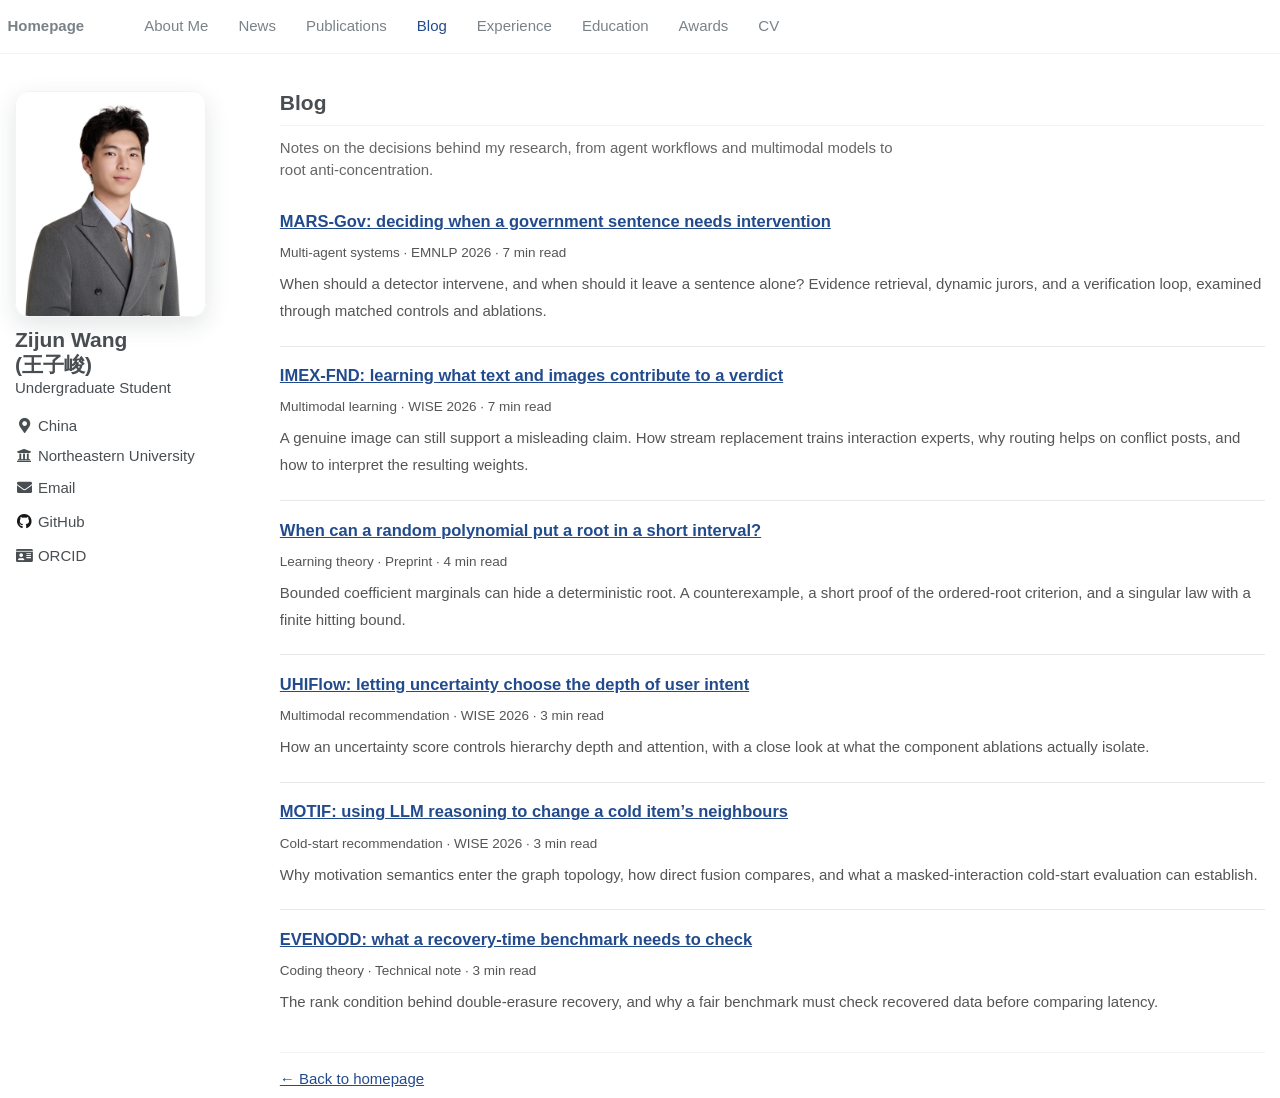
==== commit f7421c44: "Use China for sidebar location" ====
--- a/articles.html
+++ b/articles.html
@@ -54,7 +54,7 @@
         <div class="author__urls-wrapper">
           <ul class="author__urls social-icons">
             <li><div class="author__role">Undergraduate Student</div></li>
-            <li><i class="fas fa-fw fa-map-marker-alt" aria-hidden="true"></i> Qinhuangdao, China</li>
+            <li><i class="fas fa-fw fa-map-marker-alt" aria-hidden="true"></i> China</li>
             <li class="author__affiliation"><i class="fas fa-fw fa-university" aria-hidden="true"></i> Northeastern University</li>
             <li><a href="mailto:wangzj@mails.neu.edu.cn" itemprop="email"><i class="fas fa-fw fa-envelope" aria-hidden="true"></i> Email</a></li>
             <li><a href="https://github.com/sgzizi" itemprop="sameAs"><i class="fab fa-fw fa-github" aria-hidden="true"></i> GitHub</a></li>
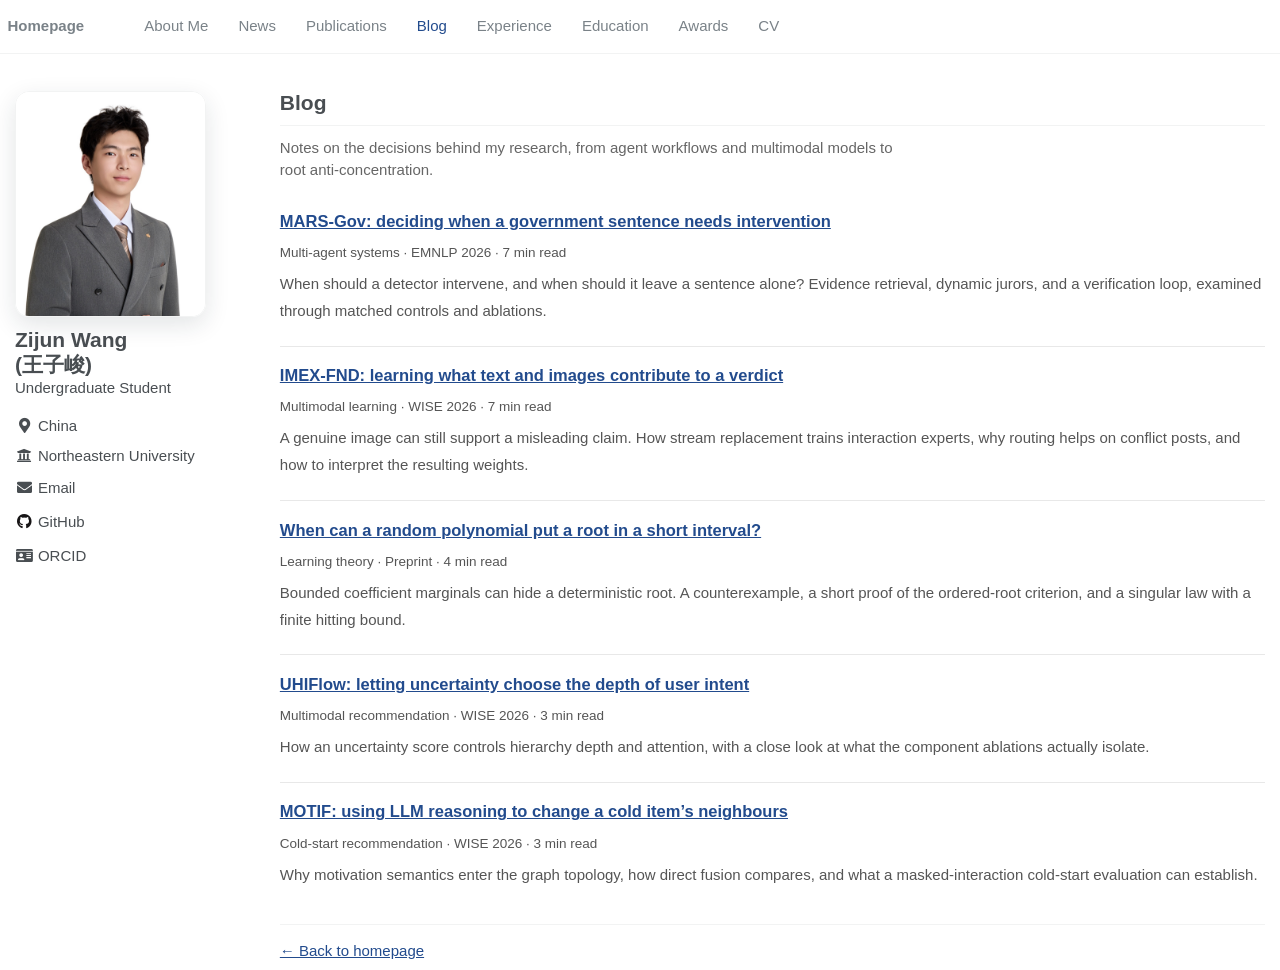
==== commit d348dc84: "Remove EVENODD publication and blog post" ====
--- a/articles.html
+++ b/articles.html
@@ -100,11 +100,6 @@
               <p class="blog-list__meta">Cold-start recommendation · WISE 2026 · 3 min read</p>
               <p>Why motivation semantics enter the graph topology, how direct fusion compares, and what a masked-interaction cold-start evaluation can establish.</p>
             </section>
-            <section class="blog-list__entry">
-              <h2><a href="posts/evenodd.html">EVENODD: what a recovery-time benchmark needs to check</a></h2>
-              <p class="blog-list__meta">Coding theory · Technical note · 3 min read</p>
-              <p>The rank condition behind double-erasure recovery, and why a fair benchmark must check recovered data before comparing latency.</p>
-            </section>
           </div>
           <hr>
           <p><a href="index.html">← Back to homepage</a></p>
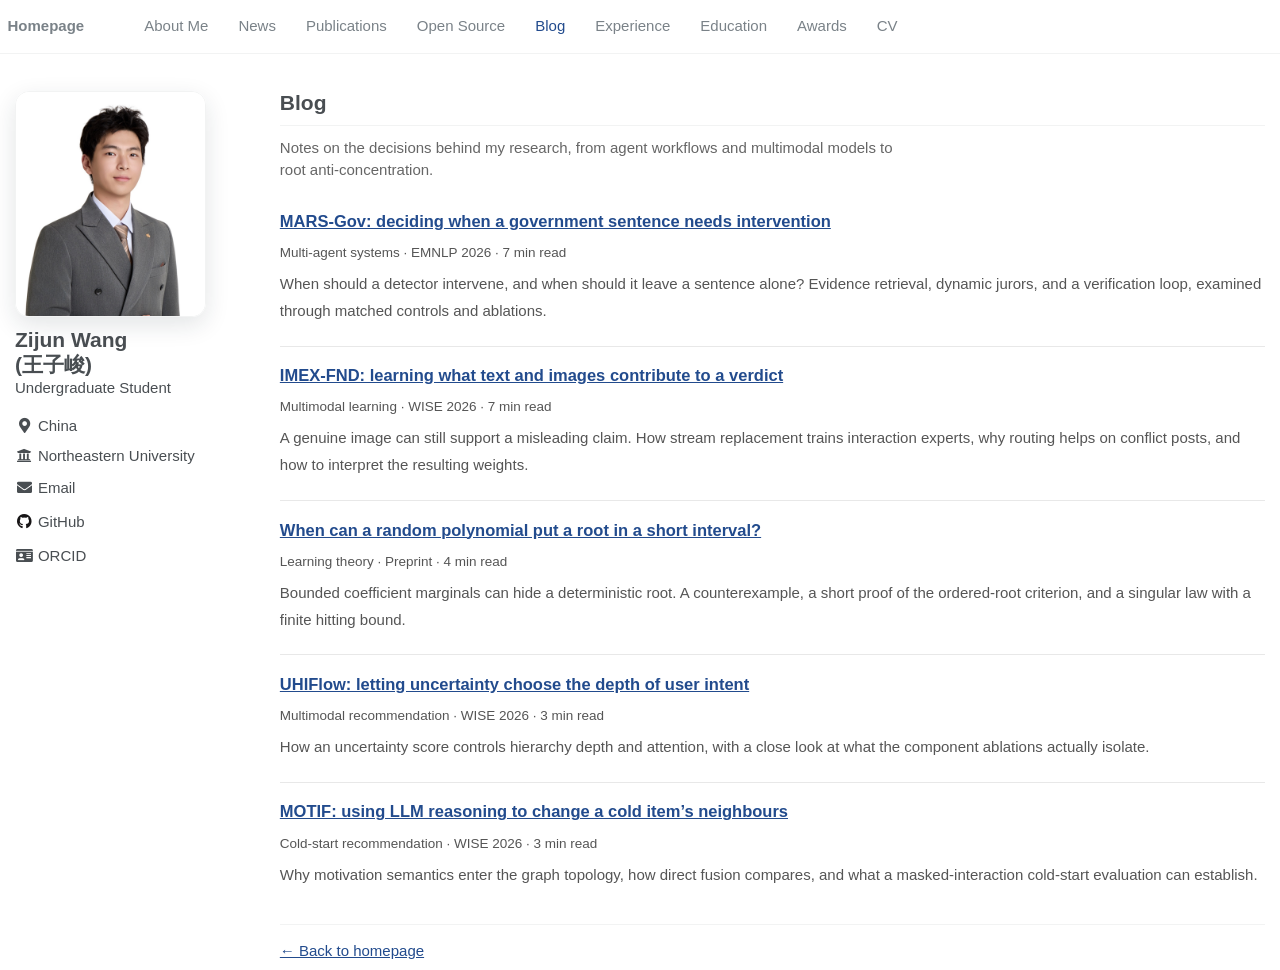
==== commit d6306e11: "Feature MMFact in a new open-source section" ====
--- a/articles.html
+++ b/articles.html
@@ -16,7 +16,7 @@
   <meta name="twitter:card" content="summary_large_image">
   <link rel="icon" type="image/jpeg" href="assets/img/portrait.jpg">
   <link rel="stylesheet" href="assets/css/academic.css">
-  <link rel="stylesheet" href="styles.css?v=20261020-research-blog">
+  <link rel="stylesheet" href="styles.css?v=20261028-open-source">
   <script src="main.js" defer></script>
 </head>
 <body>
@@ -31,6 +31,7 @@
             <li class="masthead__menu-item"><a href="index.html#about-me">About Me</a></li>
             <li class="masthead__menu-item"><a href="index.html#news">News</a></li>
             <li class="masthead__menu-item"><a href="index.html#publications">Publications</a></li>
+            <li class="masthead__menu-item"><a href="index.html#open-source">Open Source</a></li>
             <li class="masthead__menu-item"><a href="articles.html" aria-current="page">Blog</a></li>
             <li class="masthead__menu-item"><a href="index.html#experience">Experience</a></li>
             <li class="masthead__menu-item"><a href="index.html#education">Education</a></li>
--- a/styles.css
+++ b/styles.css
@@ -1,5 +1,5 @@
 /* The shared academic theme is in assets/css/academic.css.
-   Keep this file limited to navigation, accessibility, and blog additions. */
+   Keep this file limited to navigation, accessibility, and content additions. */
 .author__role { white-space: normal; margin-bottom: 1em; }
 .author__affiliation { white-space: normal !important; }
 .author__name-cn { display: inline-block; white-space: nowrap; }
@@ -37,6 +37,16 @@
 .skip-link { position: absolute; top: -5rem; left: 1rem; z-index: 100; padding: .6em 1em; background: #fff; }
 .skip-link:focus { top: .5rem; }
 a:focus-visible, button:focus-visible { outline: 2px solid #224b8d; outline-offset: 4px; }
+
+/* Open-source work follows the shared academic typography. */
+.open-source-project { margin: 1.4em 0 2em; scroll-margin-top: 4.5rem; }
+.open-source-project__header { display: flex; flex-wrap: wrap; align-items: center; gap: .3em 1.5em; margin-bottom: .6em; }
+.page__content .open-source-project h2 { margin: 0; padding: 0; border: 0; }
+.open-source-project h2 a { display: inline-block; }
+.open-source-project h2 img { display: block; width: 210px; max-width: 100%; height: auto; }
+.page__content .open-source-project__meta { margin: 0; color: #666; font-size: .85em; }
+.page__content .open-source-project__subtitle { margin: 0 0 .8em; font-weight: 600; }
+.page__content .open-source-project__links { display: flex; flex-wrap: wrap; gap: .4em 1.25em; margin-bottom: 0; font-size: .9em; }
 
 /* Match the reference site's understated blog typography. */
 .blog-list__entry { padding: 1.1em 0; border-bottom: 1px solid #e8e8e8; }
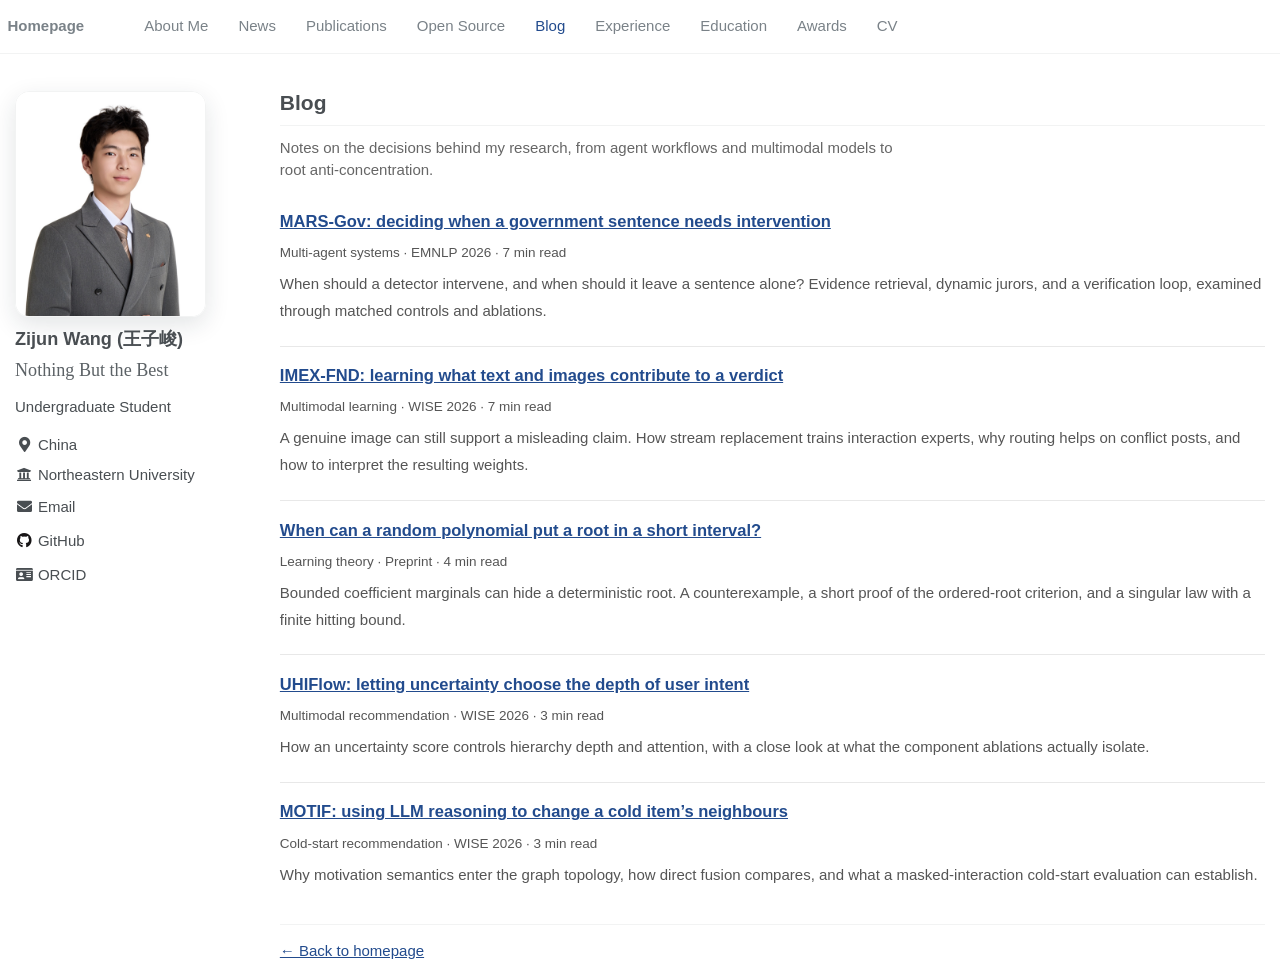
==== commit b9474903: "Keep profile name on one line and add calligraphic signature" ====
--- a/articles.html
+++ b/articles.html
@@ -16,7 +16,7 @@
   <meta name="twitter:card" content="summary_large_image">
   <link rel="icon" type="image/jpeg" href="assets/img/portrait.jpg">
   <link rel="stylesheet" href="assets/css/academic.css">
-  <link rel="stylesheet" href="styles.css?v=20261028-open-source">
+  <link rel="stylesheet" href="styles.css?v=20261113-profile">
   <script src="main.js" defer></script>
 </head>
 <body>
@@ -51,6 +51,12 @@
         </div>
         <div class="author__content">
           <h3 class="author__name" itemprop="name">Zijun Wang <span class="author__name-cn">(王子峻)</span></h3>
+          <p class="author__signature">Nothing But the Best</p>
+          <div class="author__urls_sm">
+            <a href="mailto:wangzj@mails.neu.edu.cn" aria-label="Email Zijun Wang"><i class="fas fa-fw fa-envelope" aria-hidden="true"></i></a>
+            <a href="https://github.com/sgzizi" aria-label="Zijun Wang on GitHub"><i class="fab fa-fw fa-github" aria-hidden="true"></i></a>
+            <a href="https://orcid.org/0009-0000-1725-4048" aria-label="Zijun Wang on ORCID"><i class="fas fa-fw fa-id-card" aria-hidden="true"></i></a>
+          </div>
         </div>
         <div class="author__urls-wrapper">
           <ul class="author__urls social-icons">
@@ -61,11 +67,6 @@
             <li><a href="https://github.com/sgzizi" itemprop="sameAs"><i class="fab fa-fw fa-github" aria-hidden="true"></i> GitHub</a></li>
             <li><a href="https://orcid.org/0009-0000-1725-4048" itemprop="sameAs"><i class="fas fa-fw fa-id-card" aria-hidden="true"></i> ORCID</a></li>
           </ul>
-          <div class="author__urls_sm">
-            <a href="mailto:wangzj@mails.neu.edu.cn" aria-label="Email Zijun Wang"><i class="fas fa-fw fa-envelope" aria-hidden="true"></i></a>
-            <a href="https://github.com/sgzizi" aria-label="Zijun Wang on GitHub"><i class="fab fa-fw fa-github" aria-hidden="true"></i></a>
-            <a href="https://orcid.org/0009-0000-1725-4048" aria-label="Zijun Wang on ORCID"><i class="fas fa-fw fa-id-card" aria-hidden="true"></i></a>
-          </div>
         </div>
       </div>
     </aside>
--- a/styles.css
+++ b/styles.css
@@ -1,8 +1,33 @@
 /* The shared academic theme is in assets/css/academic.css.
    Keep this file limited to navigation, accessibility, and content additions. */
+@font-face {
+  font-family: "Courgette";
+  src: url("assets/fonts/courgette-regular.ttf") format("truetype");
+  font-style: normal;
+  font-weight: 400;
+  font-display: swap;
+}
 .author__role { white-space: normal; margin-bottom: 1em; }
 .author__affiliation { white-space: normal !important; }
+.author__content { min-width: 0; container-type: inline-size; }
+.sidebar .author__name {
+  margin-bottom: 0;
+  font-size: 1.1em;
+  font-size: clamp(.9rem, 9.5cqi, 1.4rem);
+  line-height: 1.35;
+  white-space: nowrap;
+}
 .author__name-cn { display: inline-block; white-space: nowrap; }
+.sidebar .author__signature {
+  margin: .35em 0 .75em;
+  color: #5c6266;
+  font-family: "Courgette", Baskerville, Georgia, serif;
+  font-size: clamp(15px, 9.5cqi, 19px);
+  font-style: normal;
+  font-weight: 400;
+  line-height: 1.4;
+  white-space: nowrap;
+}
 /* Match the supplied framing reference while keeping the original white background. */
 .author__avatar--formal {
   display: block;
@@ -97,6 +122,9 @@
 .kvc { display: flex; gap: 1em; padding: .5em 0; border-bottom: 1px solid #eee; }
 .kvc .k { flex: 0 0 8em; font-weight: bold; }
 
+@media (min-width: 57.8125em) {
+  .author__content { width: max(100%, 11rem); }
+}
 @media (max-width: 64em) {
   .greedy-nav .visible-links { display: flex; flex-wrap: wrap; }
   .masthead__menu .masthead__menu-home-item { display: block !important; flex-basis: 100%; padding-right: 3em; }
@@ -110,7 +138,7 @@
 @media (max-width: 57.8124em) {
   .profile_box { flex-wrap: wrap; gap: .5em 0; }
   .author__content { flex: 1; }
-  .author__urls-wrapper { margin-left: 0; }
+  .author__urls-wrapper { display: none; }
   .author__urls_sm { display: flex; padding: .25em 0 .25em .25em; }
   .author__urls_sm a { display: inline-flex; align-items: center; justify-content: center; min-width: 32px; min-height: 36px; }
 }
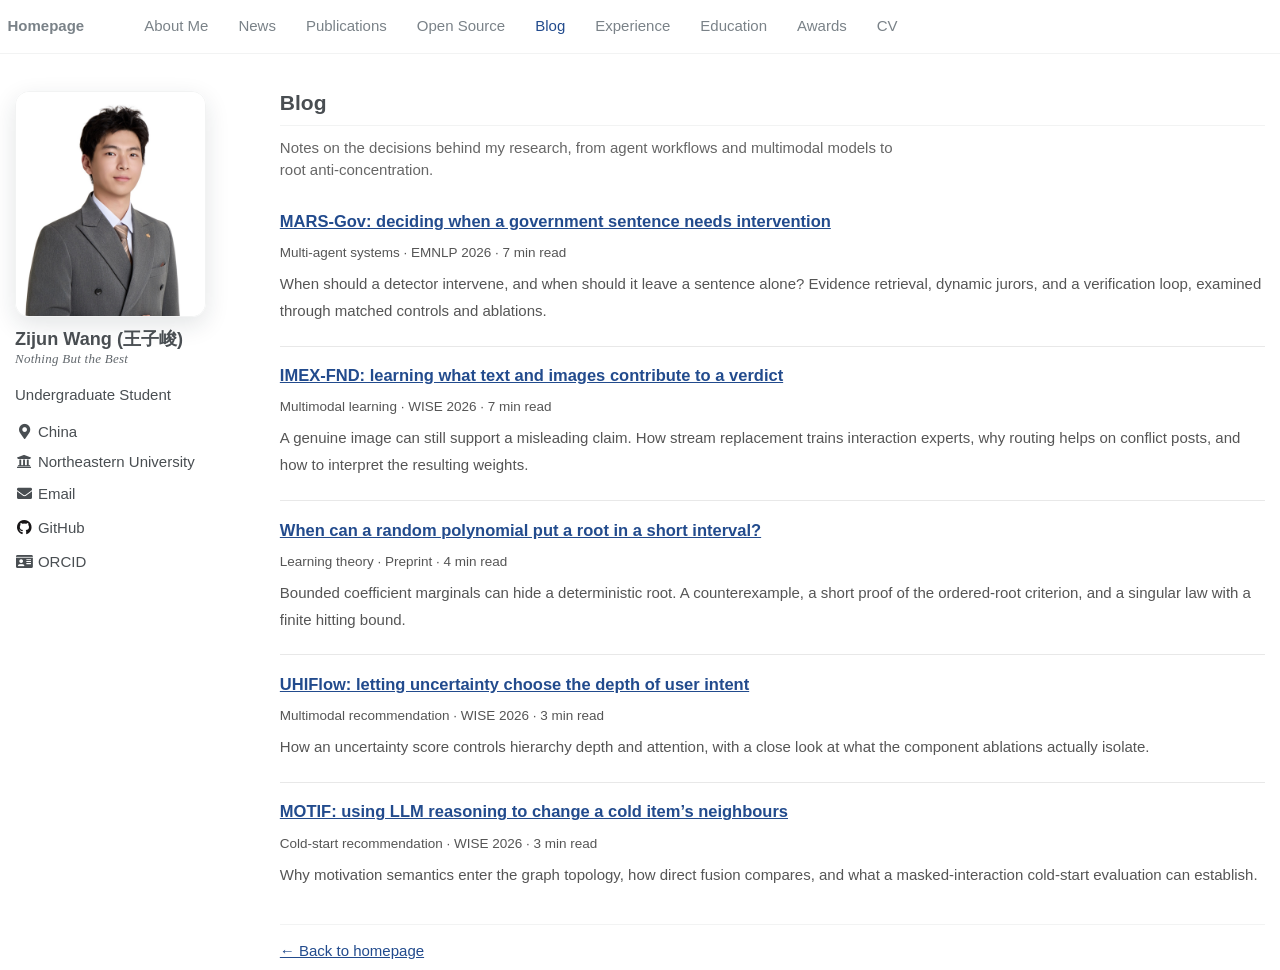
==== commit 0545d27f: "Match reference signature typography with Baskerville italics" ====
--- a/articles.html
+++ b/articles.html
@@ -16,7 +16,7 @@
   <meta name="twitter:card" content="summary_large_image">
   <link rel="icon" type="image/jpeg" href="assets/img/portrait.jpg">
   <link rel="stylesheet" href="assets/css/academic.css">
-  <link rel="stylesheet" href="styles.css?v=20261113-profile">
+  <link rel="stylesheet" href="styles.css?v=20261113-signature-reference">
   <script src="main.js" defer></script>
 </head>
 <body>
@@ -51,7 +51,7 @@
         </div>
         <div class="author__content">
           <h3 class="author__name" itemprop="name">Zijun Wang <span class="author__name-cn">(王子峻)</span></h3>
-          <p class="author__signature">Nothing But the Best</p>
+          <p class="author__signature" lang="en">Nothing But the Best</p>
           <div class="author__urls_sm">
             <a href="mailto:wangzj@mails.neu.edu.cn" aria-label="Email Zijun Wang"><i class="fas fa-fw fa-envelope" aria-hidden="true"></i></a>
             <a href="https://github.com/sgzizi" aria-label="Zijun Wang on GitHub"><i class="fab fa-fw fa-github" aria-hidden="true"></i></a>
--- a/styles.css
+++ b/styles.css
@@ -1,12 +1,5 @@
 /* The shared academic theme is in assets/css/academic.css.
    Keep this file limited to navigation, accessibility, and content additions. */
-@font-face {
-  font-family: "Courgette";
-  src: url("assets/fonts/courgette-regular.ttf") format("truetype");
-  font-style: normal;
-  font-weight: 400;
-  font-display: swap;
-}
 .author__role { white-space: normal; margin-bottom: 1em; }
 .author__affiliation { white-space: normal !important; }
 .author__content { min-width: 0; container-type: inline-size; }
@@ -19,13 +12,14 @@
 }
 .author__name-cn { display: inline-block; white-space: nowrap; }
 .sidebar .author__signature {
-  margin: .35em 0 .75em;
-  color: #5c6266;
-  font-family: "Courgette", Baskerville, Georgia, serif;
-  font-size: clamp(15px, 9.5cqi, 19px);
-  font-style: normal;
+  margin: 8px 0 0;
+  color: #62686d;
+  font-family: Baskerville, Georgia, serif;
+  font-size: 13px;
+  font-style: italic;
   font-weight: 400;
-  line-height: 1.4;
+  line-height: 1.6;
+  letter-spacing: .02em;
   white-space: nowrap;
 }
 /* Match the supplied framing reference while keeping the original white background. */
@@ -125,6 +119,9 @@
 @media (min-width: 57.8125em) {
   .author__content { width: max(100%, 11rem); }
 }
+@media (min-width: 1200px) {
+  .sidebar .author__signature { margin-top: -2px; margin-bottom: 14px; }
+}
 @media (max-width: 64em) {
   .greedy-nav .visible-links { display: flex; flex-wrap: wrap; }
   .masthead__menu .masthead__menu-home-item { display: block !important; flex-basis: 100%; padding-right: 3em; }
